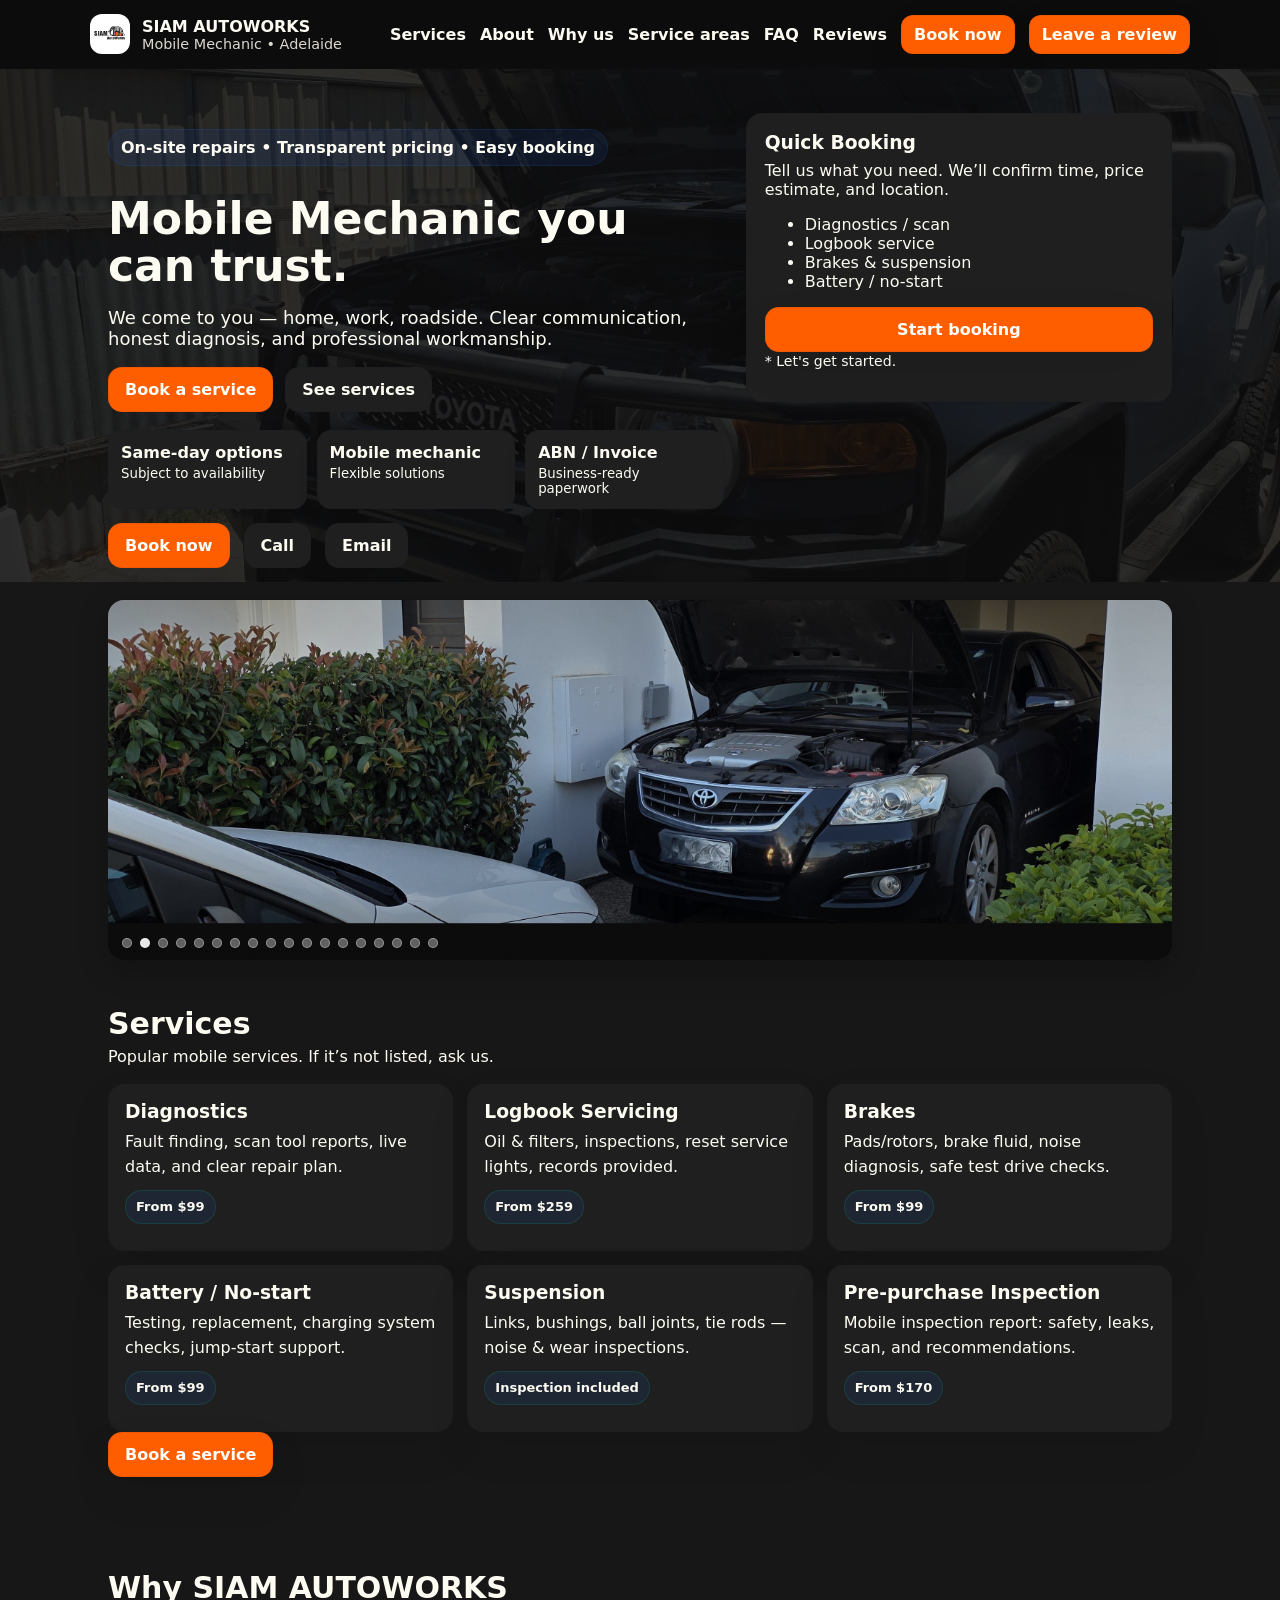
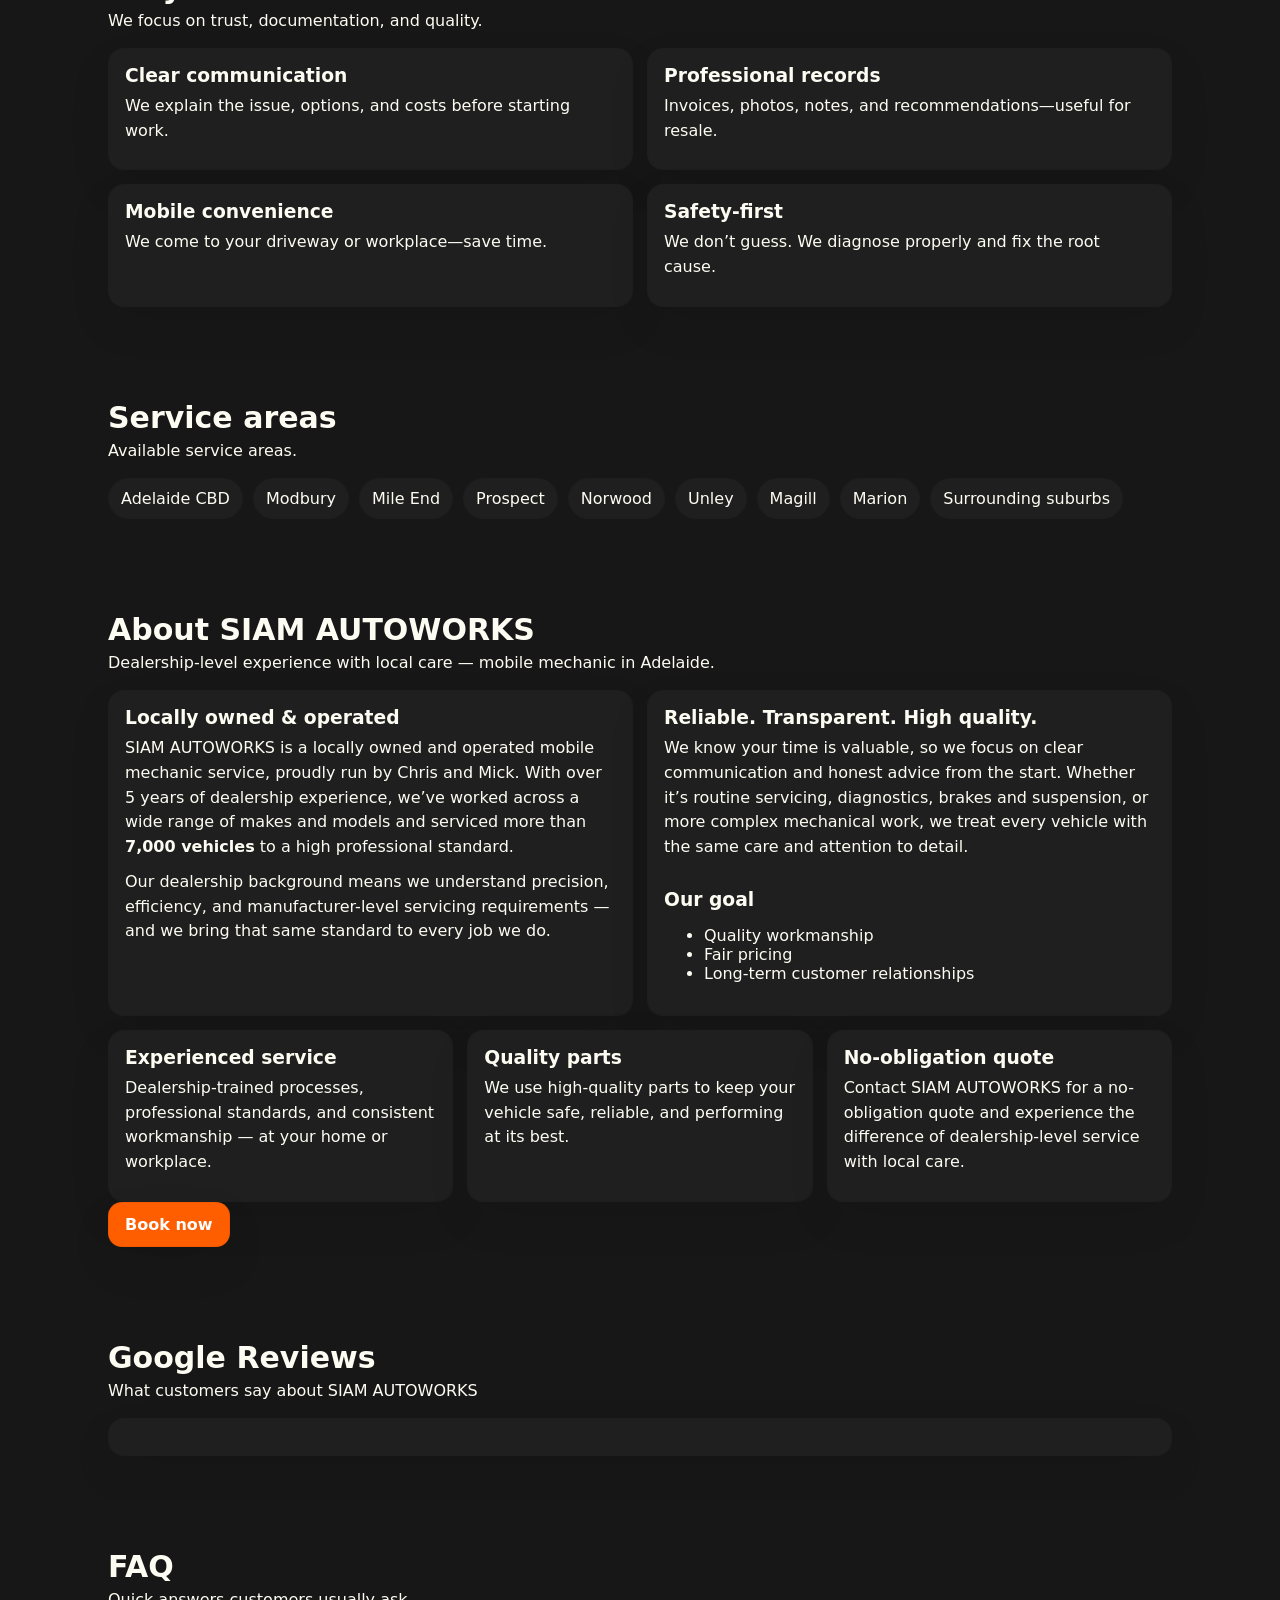
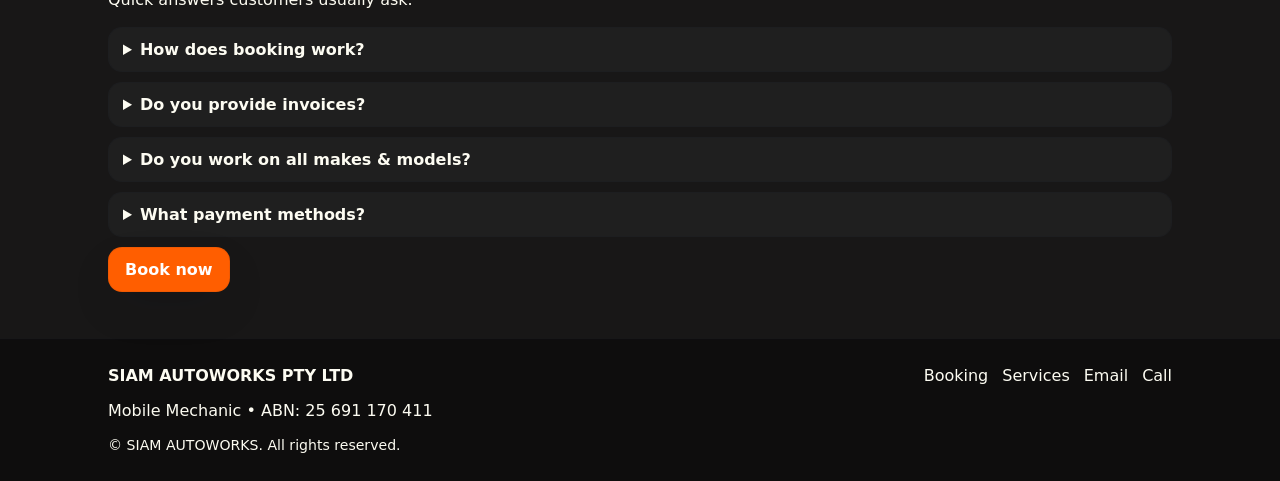
==== index.html @ c6664d80 "Update index.html" ====
<!doctype html>
<html lang="en">
<head>
  <meta charset="utf-8" />
  <meta name="viewport" content="width=device-width, initial-scale=1, viewport-fit=cover" />
  <title>SIAM AUTOWORKS – Mobile Mechanic</title>
  <meta name="description" content="Trusted mobile mechanic. Diagnostics, servicing, brakes, batteries, and on-site repairs. Easy online booking." />
  <link rel="stylesheet" href="assets/css/style.css" />
</head>
<body>
  <header class="site-header">
    <div class="container header-row">
      <a class="brand" href="index.html">
  <img src="assets/img/logo.png" alt="logo" class="logo" />
  <div class="brand-text">
    <div class="brand-name">SIAM AUTOWORKS</div>
    <div class="brand-sub">Mobile Mechanic • Adelaide</div>
  </div>
</a>

      <nav class="nav">
        <a href="#services">Services</a>
        <a href="#about">About</a>
        <a href="#why">Why us</a>
        <a href="#areas">Service areas</a>
        <a href="#faq">FAQ</a>
        <a href="#reviews">Reviews</a>
        <a class="btn btn-small" href="booking.html">Book now</a>
        <a class="btn btn-small" href="https://g.page/r/CWP5vZlV4X3UEAE/review">Leave a review</a>
      </nav>
      <button class="nav-toggle" id="navToggle" aria-label="Open menu" aria-expanded="false" aria-controls="mobileNav">☰</button>
    </div>

    <div class="mobile-nav" id="mobileNav">
      <a href="#services">Services</a>
      <a href="#about">About</a>
      <a href="#why">Why us</a>
      <a href="#areas">Service areas</a>
      <a href="#faq">FAQ</a>
      <a href="#reviews">Reviews</a>
      <a class="btn" href="booking.html">Book now</a>
    </div>
  </header>

  <main>
    <section class="hero">
      <div class="container hero-grid">
        <div>
          <p class="pill">On-site repairs • Transparent pricing • Easy booking</p>
          <h1>Mobile Mechanic you can trust.</h1>
          <p class="lead">
            We come to you — home, work, roadside. Clear communication, honest diagnosis,
            and professional workmanship.
          </p>

          <div class="cta-row">
            <a class="btn" href="booking.html">Book a service</a>
            <a class="btn btn-ghost" href="#services">See services</a>
          </div>

          <div class="trust-row">
            <div class="trust-card">
              <strong>Same-day options</strong>
              <small>Subject to availability</small>
            </div>
            <div class="trust-card">
              <strong>Mobile mechanic</strong>
              <small>Flexible solutions</small>
            </div>
            <div class="trust-card">
              <strong>ABN / Invoice</strong>
              <small>Business-ready paperwork</small>
            </div>
          </div>

          <div class="contact-strip">
  <a class="btn" href="booking.html">Book now</a>
  <a class="btn btn-ghost" href="tel:0422863397">Call</a>
  <a class="btn btn-ghost" href="mailto:siamautoworks@gmail.com">Email</a>
</div>
        </div>

        <div class="hero-card">
          <h3>Quick Booking</h3>
          <p>Tell us what you need. We’ll confirm time, price estimate, and location.</p>

          <ul class="checklist">
            <li>Diagnostics / scan</li>
            <li>Logbook service</li>
            <li>Brakes & suspension</li>
            <li>Battery / no-start</li>
          </ul>

          <a class="btn btn-block" href="booking.html">Start booking</a>

          <p class="tiny muted">
            * Let's get started.
          </p>
        </div>
      </div>
    </section>
<!-- Services slider (above Services section) -->
<section class="services-slider" aria-label="Service photos">
  <div class="container">
    <div class="slider" id="servicesSlider">
      <img class="slide active" src="assets/img/slide1.jpg" alt="Mobile mechanic service photo 1" loading="lazy">
      <img class="slide" src="assets/img/slide2.jpg" alt="Mobile mechanic service photo 2" loading="lazy">
      <img class="slide" src="assets/img/slide3.jpg" alt="Mobile mechanic service photo 3" loading="lazy">
      <img class="slide" src="assets/img/slide4.jpg" alt="Mobile mechanic service photo 4" loading="lazy">
      <img class="slide" src="assets/img/slide5.jpg" alt="Mobile mechanic service photo 5" loading="lazy">
      <img class="slide" src="assets/img/slide6.jpg" alt="Mobile mechanic service photo 6" loading="lazy">
      <img class="slide" src="assets/img/slide7.jpg" alt="Mobile mechanic service photo 7" loading="lazy">
      <img class="slide" src="assets/img/slide8.jpg" alt="Mobile mechanic service photo 8" loading="lazy">
      <img class="slide" src="assets/img/slide9.jpg" alt="Mobile mechanic service photo 9" loading="lazy">
      <img class="slide" src="assets/img/slide10.jpg" alt="Mobile mechanic service photo 10" loading="lazy">
      <img class="slide" src="assets/img/slide11.jpg" alt="Mobile mechanic service photo 11" loading="lazy">
      <img class="slide" src="assets/img/slide12.jpg" alt="Mobile mechanic service photo 12" loading="lazy">
      <img class="slide" src="assets/img/slide13.jpg" alt="Mobile mechanic service photo 13" loading="lazy">
      <img class="slide" src="assets/img/slide14.jpg" alt="Mobile mechanic service photo 14" loading="lazy">
      <img class="slide" src="assets/img/slide15.jpg" alt="Mobile mechanic service photo 15" loading="lazy">
      <img class="slide" src="assets/img/slide16.jpg" alt="Mobile mechanic service photo 16" loading="lazy">
      <img class="slide" src="assets/img/slide17.jpg" alt="Mobile mechanic service photo 17" loading="lazy">
      <img class="slide" src="assets/img/slide18.jpg" alt="Mobile mechanic service photo 18" loading="lazy">

      <!-- optional dots -->
      <div class="dots" aria-hidden="true"></div>
    </div>
  </div>
</section>


    <section id="services" class="section">
      <div class="container">
        <div class="section-head">
          <h2>Services</h2>
          <p class="muted">Popular mobile services. If it’s not listed, ask us.</p>
        </div>

        <div class="grid-3">
          <article class="card">
            <h3>Diagnostics</h3>
            <p>Fault finding, scan tool reports, live data, and clear repair plan.</p>
            <p class="tag">From $99</p>
          </article>
          <article class="card">
            <h3>Logbook Servicing</h3>
            <p>Oil & filters, inspections, reset service lights, records provided.</p>
            <p class="tag">From $259</p>
          </article>
          <article class="card">
            <h3>Brakes</h3>
            <p>Pads/rotors, brake fluid, noise diagnosis, safe test drive checks.</p>
            <p class="tag">From $99</p>
          </article>
          <article class="card">
            <h3>Battery / No-start</h3>
            <p>Testing, replacement, charging system checks, jump-start support.</p>
            <p class="tag">From $99</p>
          </article>
          <article class="card">
            <h3>Suspension</h3>
            <p>Links, bushings, ball joints, tie rods — noise & wear inspections.</p>
            <p class="tag">Inspection included</p>
          </article>
          <article class="card">
            <h3>Pre-purchase Inspection</h3>
            <p>Mobile inspection report: safety, leaks, scan, and recommendations.</p>
            <p class="tag">From $170</p>
          </article>
        </div>

        <div class="center mt-24">
          <a class="btn" href="booking.html">Book a service</a>
        </div>
      </div>
    </section>

    <section id="why" class="section section-alt">
      <div class="container">
        <div class="section-head">
          <h2>Why SIAM AUTOWORKS</h2>
          <p class="muted">We focus on trust, documentation, and quality.</p>
        </div>

        <div class="grid-2">
          <div class="card">
            <h3>Clear communication</h3>
            <p>We explain the issue, options, and costs before starting work.</p>
          </div>
          <div class="card">
            <h3>Professional records</h3>
            <p>Invoices, photos, notes, and recommendations—useful for resale.</p>
          </div>
          <div class="card">
            <h3>Mobile convenience</h3>
            <p>We come to your driveway or workplace—save time.</p>
          </div>
          <div class="card">
            <h3>Safety-first</h3>
            <p>We don’t guess. We diagnose properly and fix the root cause.</p>
          </div>
        </div>
      </div>
    </section>

    <section id="areas" class="section">
      <div class="container">
        <div class="section-head">
          <h2>Service areas</h2>
          <p class="muted">Available service areas.</p>
        </div>

        <div class="pill-grid">
          <span class="pill2">Adelaide CBD</span>
          <span class="pill2">Modbury</span>
          <span class="pill2">Mile End</span>
          <span class="pill2">Prospect</span>
          <span class="pill2">Norwood</span>
          <span class="pill2">Unley</span>
          <span class="pill2">Magill</span>
          <span class="pill2">Marion</span>
          <span class="pill2">Surrounding suburbs</span>
        </div>
      </div>
    </section>
<section id="about" class="section section-alt">
  <div class="container">
    <div class="section-head">
      <h2>About SIAM AUTOWORKS</h2>
      <p class="muted">Dealership-level experience with local care — mobile mechanic in Adelaide.</p>
    </div>

    <div class="grid-2">
      <div class="card">
        <h3>Locally owned & operated</h3>
        <p class="muted">
          SIAM AUTOWORKS is a locally owned and operated mobile mechanic service, proudly run by Chris and Mick.
          With over 5 years of dealership experience, we’ve worked across a wide range of makes and models and
          serviced more than <strong>7,000 vehicles</strong> to a high professional standard.
        </p>
        <p class="muted">
          Our dealership background means we understand precision, efficiency, and manufacturer-level servicing requirements —
          and we bring that same standard to every job we do.
        </p>
      </div>

      <div class="card">
        <h3>Reliable. Transparent. High quality.</h3>
        <p class="muted">
          We know your time is valuable, so we focus on clear communication and honest advice from the start.
          Whether it’s routine servicing, diagnostics, brakes and suspension, or more complex mechanical work,
          we treat every vehicle with the same care and attention to detail.
        </p>

        <div class="divider"></div>

        <h3 style="margin:0 0 8px;">Our goal</h3>
        <ul class="checklist">
          <li>Quality workmanship</li>
          <li>Fair pricing</li>
          <li>Long-term customer relationships</li>
        </ul>
      </div>
    </div>

    <div class="grid-3" style="margin-top:14px;">
      <div class="card">
        <h3>Experienced service</h3>
        <p class="muted">
          Dealership-trained processes, professional standards, and consistent workmanship — at your home or workplace.
        </p>
      </div>

      <div class="card">
        <h3>Quality parts</h3>
        <p class="muted">
          We use high-quality parts to keep your vehicle safe, reliable, and performing at its best.
        </p>
      </div>

      <div class="card">
        <h3>No-obligation quote</h3>
        <p class="muted">
          Contact SIAM AUTOWORKS for a no-obligation quote and experience the difference of dealership-level service with local care.
        </p>
      </div>
    </div>

    <div class="center mt-24">
      <a class="btn" href="booking.html">Book now</a>
    </div>
  </div>
</section>
<section id="reviews" class="section">
  <div class="container">
    <div class="section-head">
      <h2>Google Reviews</h2>
      <p class="muted">What customers say about SIAM AUTOWORKS</p>
    </div>

    <div class="card" style="padding:18px">
      <div class="elfsight-app-392b20b3-35e3-48c3-9e7b-78ea87228147" data-elfsight-app-lazy></div>
    </div>
  </div>
</section>
    <section id="faq" class="section section-alt">
      <div class="container">
        <div class="section-head">
          <h2>FAQ</h2>
          <p class="muted">Quick answers customers usually ask.</p>
        </div>

        <div class="faq">
          <details>
            <summary>How does booking work?</summary>
            <p>Use the booking form. We confirm the time, location, and estimate by SMS/email.</p>
          </details>
          <details>
            <summary>Do you provide invoices?</summary>
            <p>Yes. You’ll receive an invoice/receipt and any notes or recommendations.</p>
          </details>
          <details>
            <summary>Do you work on all makes & models?</summary>
            <p>Most common passenger vehicles. If unsure, send your rego/VIN and we’ll confirm.</p>
          </details>
          <details>
            <summary>What payment methods?</summary>
            <p>We accept: Visa, MasterCard, Eftpos, AMEX, JCB, Union Pay, Bank transfer, Cash</p>
          </details>
        </div>

        <div class="center mt-24">
          <a class="btn" href="booking.html">Book now</a>
        </div>
      </div>
    </section>
  </main>

  <footer class="footer">
    <div class="container footer-grid">
      <div>
        <strong>SIAM AUTOWORKS PTY LTD</strong>
        <p class="muted">Mobile Mechanic • ABN: 25 691 170 411</p>
      </div>
      <div class="footer-links">
        <a href="booking.html">Booking</a>
        <a href="#services">Services</a>
        <a href="mailto:siamautoworks@gmail.com">Email</a>
        <a href="tel:0422863397">Call</a>
      </div>
    </div>
    <div class="container tiny muted">© <span id="year"></span> SIAM AUTOWORKS. All rights reserved.</div>
  </footer>
<!-- Elfsight Google Reviews -->
<script src="https://elfsightcdn.com/platform.js" async></script>

<script src="assets/js/main.js"></script>
  <script src="assets/js/main.js"></script>
</body>
</html>
---- assets/css/style.css ----
/* =========================================================
   SIAM AUTOWORKS — BRIGHT WHITE THEME (clean + premium)
   ---------------------------------------------------------
   วิธีปรับสีเอง (ไม่งง):
   1) ไปที่ SECTION A: COLOR TOKENS
   2) อยากเปลี่ยนสีส่วนไหน ให้แก้ "ตัวแปร" นั้นตัวเดียว
   3) ทั้งเว็บจะเปลี่ยนตามทันที

   โครงสร้างไฟล์:
   A) COLOR TOKENS  = ตั้งค่าสีหลักทั้งหมด (จุดเดียวจบ)
   B) BASE          = พื้นฐานของเว็บ (พื้นหลัง/ฟอนต์)
   C) HEADER/NAV    = แถบบน
   D) BUTTONS       = ปุ่มทั้งหมด
   E) CARDS/SECTIONS= การ์ด/เซ็คชั่น
   F) FORMS         = ช่องกรอก (booking)
   G) MODAL         = popup
   H) RESPONSIVE    = มือถือ
   ========================================================= */


/* =========================
   SECTION A: COLOR TOKENS
   (แก้สีตรงนี้)
   ========================= */
:root{
  /* (A1) พื้นหลังทั้งหน้า (White tone) */
  --pageBg: #181717;          /* สีพื้นหลังหลัก */
  --pageBgSoft:#181717;       /* เฉดขาวอ่อนมาก ๆ (ไว้ทำ section-alt) */

  /* (A2) พื้นผิวการ์ด/กล่อง */
  --surface:#1f1f1f;          /* สีการ์ด */
  --surfaceEdge:#1f1f1f;      /* ขอบ/เงาอ่อน ๆ ให้ดูนุ่ม */

  /* (A3) ตัวหนังสือ */
  --text:#fdfcf2;             /* ตัวหนังสือหลัก */
  --muted:#fdfcf2;            /* ตัวหนังสือรอง */

  /* (A4) เส้นขอบ/เงา */
  --border: rgba(15,23,42,.10);     /* เส้นขอบบาง ๆ */
  --shadow: 0 18px 44px rgba(2,6,23,.08); /* เงานุ่มแบบ premium */

  /* (A5) สีแบรนด์ (ปุ่มหลัก/ไฮไลท์) */
  --brand:#ff5e00;            /* สีน้ำเงินหลัก */
  --brandHover:#1d4ed8;       /* hover ของปุ่มหลัก */
  --brandSoft: rgba(37,99,235,.10); /* พื้นหลังอ่อนสำหรับ pill */

  /* (A6) สีสถานะ */
  --ok:#10b981;
  --okSoft: rgba(37,99,235,.10);

  --warn:#f59e0b;
  --warnSoft: rgba(245,158,11,.12);

  /* (A7) ความโค้งมน */
  --radius:16px;
}


/* =========================
   SECTION B: BASE
   สีของ: พื้นหลังเว็บ/ฟอนต์
   ========================= */
*{box-sizing:border-box}
html,body{
  margin:0;padding:0;
  font-family:system-ui,-apple-system,Segoe UI,Roboto,Ubuntu,Arial,sans-serif;
  background: var(--pageBg);
  color: var(--text);
}
a{color:inherit;text-decoration:none}
.container{max-width:1100px;margin:0 auto;padding:0 18px}


/* =========================
   SECTION C: HEADER / NAV
   สีของ: แถบบน/เมนู
   ========================= */
.site-header{
  position:sticky;top:0;z-index:50;
  background: rgba(14, 13, 13, 0.92);     /* สีแถบบน (ขาวใส) */
  border-bottom: 1px solid var(--border);
  backdrop-filter: blur(10px);
}
.header-row{display:flex;align-items:center;justify-content:space-between;gap:14px;padding:14px 0}

/* โลโก้ / ชื่อ */
.brand{display:flex;align-items:center;gap:12px}
.brand-mark{
  width:40px;height:40px;border-radius:12px;
  display:grid;place-items:center;
  background: var(--brand);              /* สี badge/โลโก้ตัวอักษร */
  color:#fff;font-weight:900;
  box-shadow: var(--shadow);
}
.brand-text strong{display:block;letter-spacing:.3px}
.brand-text small{display:block;color:var(--muted);margin-top:2px}

.logo{width:40px;height:40px;object-fit:contain;border-radius:12px}
.brand-name{font-weight:900}
.brand-sub{opacity:.85;color:var(--muted);font-size:.9rem}

/* เมนู */
.nav{display:flex;align-items:center;gap:14px}
.nav a{color:var(--muted);font-weight:650}
.nav a:hover{color:var(--text)}

/* ปุ่มเปิดเมนูบนมือถือ */
.nav-toggle{
  display:none;
  border:1px solid var(--border);
  background: #1f1f1f;
  color:var(--text);
  padding:8px 10px;border-radius:12px;
}

/* เมนูมือถือ */
.mobile-nav{
  display:none;
  flex-direction:column;
  gap:10px;padding:12px 0;
  border-top:1px solid var(--border);
}
.mobile-nav a{color:var(--muted)}
.mobile-nav a:hover{color:var(--text)}


/* =========================
   SECTION D: BUTTONS
   สีของ: ปุ่มทุกตัว
   ========================= */
.btn{
  display:inline-flex;align-items:center;justify-content:center;
  padding:12px 16px;border-radius:14px;
  background: var(--brand);              /* สีปุ่มหลัก */
  border: 1px solid rgba(15,23,42,.06);
  color:#fff;font-weight:900;
  box-shadow: var(--shadow);
  cursor:pointer;
}
.btn:hover{background: var(--brandHover)}
.btn-small{padding:9px 12px;border-radius:12px;font-weight:850}
.btn-block{width:100%}

/* ปุ่มรอง/โปร่ง (เช่นเมนู Services/Why) */
.btn-ghost{
  background: #1f1f1f;                   /* ขาวล้วน */
  color: var(--text);
  border: 1px solid var(--border);
  box-shadow: none;
}
.btn-ghost:hover{
  background: var(--pageBgSoft);         /* ขาวอ่อน */
}

/* บางหน้าจะเรียกปุ่มหลักว่า btn-primary */
.btn-primary{background:var(--brand);color:#fff}
.btn-primary:hover{background:var(--brandHover)}


/* =========================
   SECTION E: HERO / SECTIONS / CARDS
   สีของ: การ์ด, เซ็คชั่น
   ========================= */
.hero{padding:44px 0 14px}
.hero-grid{display:grid;grid-template-columns: 1.3fr .9fr;gap:22px;align-items:start}

/* pill ใน hero */
.pill{
  display:inline-flex;gap:10px;align-items:center;
  padding:8px 12px;border-radius:999px;
  background: var(--brandSoft);
  border:1px solid rgba(37,99,235,.14);
  color: var(--text);
  font-weight:750;
}

h1{font-size:44px;line-height:1.06;margin:14px 0 12px}
.lead{font-size:18px;color:var(--muted);max-width:62ch}
.cta-row{display:flex;gap:12px;flex-wrap:wrap;margin:16px 0 18px}

/* trust cards */
.trust-row{display:grid;grid-template-columns:repeat(3,1fr);gap:10px;margin-top:12px}
.trust-card{
  padding:12px;border-radius:14px;
  background:#1f1f1f;
  border:1px solid var(--border);
  box-shadow: 0 10px 26px rgba(2,6,23,.06);
}
.trust-card small{display:block;color:var(--muted);margin-top:4px}

.contact-strip{display:flex;gap:14px;flex-wrap:wrap;margin-top:14px;color:var(--muted)}
.contact-strip a:hover{color:var(--text)}

.section{padding:46px 0}

/* section-alt = พื้นหลังขาวอ่อนมาก ๆ */
.section-alt{
  background: var(--pageBgSoft);
  border-top:1px solid rgba(15,23,42,.06);
  border-bottom:1px solid rgba(15,23,42,.06);
}
.section-head{margin-bottom:18px}
.section-head h2{margin:0 0 6px;font-size:30px}
.section-head p{margin:0;color:var(--muted)}

.grid-3{display:grid;grid-template-columns:repeat(3,1fr);gap:14px}
.grid-2{display:grid;grid-template-columns:repeat(2,1fr);gap:14px}

/* card หลัก */
.card{
  padding:16px;
  border-radius: var(--radius);
  background: var(--surface);
  border:1px solid var(--border);
  box-shadow: var(--shadow);
}
.card h3{margin:0 0 8px}
.card p{margin:0 0 10px;color:var(--muted);line-height:1.55}

/* hero card ขวา */
.hero-card{
  padding:18px;border-radius: var(--radius);
  background: #1f1f1f;
  border:1px solid var(--border);
  box-shadow: var(--shadow);
}
.hero-card h3{margin:0 0 8px}
.hero-card p{color:var(--muted);margin:0 0 12px}

/* tag สีเขียวอ่อน */
.tag{
  display:inline-flex;padding:6px 10px;border-radius:999px;
  background: var(--okSoft);
  border:1px solid rgba(16,185,129,.18);
  color:#064e3b;font-weight:800;font-size:13px;
}

.pill-grid{display:flex;flex-wrap:wrap;gap:10px}
.pill2{
  padding:10px 12px;border-radius:999px;
  background: #1f1f1f;
  border:1px solid rgba(15,23,42,.08);
  color:var(--muted);
}


/* =========================
   SECTION F: FAQ
   ========================= */
.faq details{
  background:#1f1f1f;
  border:1px solid var(--border);
  border-radius:14px;
  padding:12px 14px;
  margin-bottom:10px;
}
.faq summary{cursor:pointer;font-weight:850}
.faq p{margin:10px 0 0;color:var(--muted)}


/* =========================
   SECTION G: FOOTER
   ========================= */
.footer{
  padding:26px 0;
  border-top:1px solid rgba(15,23,42,.08);
  background: rgba(14, 13, 13, 0.92);
}
.footer-grid{display:flex;align-items:flex-start;justify-content:space-between;gap:14px;flex-wrap:wrap}
.footer-links{display:flex;gap:14px;flex-wrap:wrap;color:var(--muted)}
.footer-links a:hover{color:var(--text)}


/* =========================
   SECTION H: FORMS (Booking)
   สีของ: input/select/textarea
   ========================= */
label{font-weight:850}
input,select,textarea{
  width:100%;
  padding:12px 12px;border-radius:14px;
  border:1px solid rgba(15,23,42,.14);
  background:#ffffff;                    /* ขาวล้วน */
  color:var(--text);
  outline:none;
  box-shadow: 0 1px 0 rgba(2,6,23,.03) inset;
}
input::placeholder,textarea::placeholder{color: rgba(85,101,126,.70)}
input:focus,select:focus,textarea:focus{
  border-color: rgba(37,99,235,.40);
  box-shadow: 0 0 0 4px rgba(37,99,235,.10);
}

select{color-scheme:light}
select option{background:#fff;color:var(--text)}

.inline{display:flex;gap:10px;align-items:center}
.inline input{flex:1}
.muted{color:var(--muted)}
.tiny{font-size:.88rem;line-height:1.35;color:var(--muted)}
.row{display:flex;gap:10px;flex-wrap:wrap}
.divider{height:1px;background: rgba(15,23,42,.10);margin:14px 0}

/* กล่องเตือน/สำเร็จใน booking */
.warning{
  border-color: rgba(245,158,11,.28) !important;
  background: var(--warnSoft) !important;
}
.success{
  border-color: rgba(16,185,129,.22) !important;
  background: var(--okSoft) !important;
}


/* =========================
   SECTION I: MODAL (Popup)
   ========================= */
.modal{position:fixed;inset:0;display:none;z-index:9999}
.modal.show{display:block}
.modal-backdrop{
  position:absolute;inset:0;
  background: rgba(2,6,23,.28);   /* ฉากหลังเข้มเบา ๆ */
  backdrop-filter: blur(2px);
}
.modal-card{
  position:relative;
  max-width:520px;
  margin:12vh auto 0;
  padding:18px;
  border-radius:16px;
  background:#ffffff;
  border:1px solid var(--border);
  box-shadow: 0 26px 90px rgba(2,6,23,.20);
}


/* =========================
   SECTION J: RESPONSIVE
   ========================= */
@media (max-width: 860px){
  .hero-grid{grid-template-columns:1fr}
  .grid-3{grid-template-columns:1fr}
  .grid-2{grid-template-columns:1fr}
  .nav{display:none}
  .nav-toggle{display:inline-flex}
}
/* =========================================================
   FORCE OVERRIDE: booking.html inline <style>
   - ไม่ต้องแก้ booking.html
   - ชนะด้วย !important + scope เฉพาะหน้าที่มี #bookingForm
   ========================================================= */

/* SCOPE: หน้าไหนมี #bookingForm ถือว่าเป็นหน้า booking */
body:has(#bookingForm){
  background: #181717 !important;
  color: #fdfcf2 !important;
}

/* Background + text ของทั้งหน้า booking */
body:has(#bookingForm) html,
body:has(#bookingForm) body{
  background: #181717 !important;
  color: #fdfcf2 !important;
}

/* Card ในหน้า booking */
body:has(#bookingForm) .card{
  background: #1f1f1f !important;
  border: 1px solid #fdfcf2 !important;
  box-shadow: 0 18px 44px rgba(2,6,23,.08) !important;
  border-radius: 16px !important;
}

/* ตัวหนังสือรอง */
body:has(#bookingForm) .muted,
body:has(#bookingForm) .tiny{
  color: #fdfcf2 !important;
  opacity: 1 !important;
}

/* Divider */
body:has(#bookingForm) .divider{
  background: rgba(15,23,42,.10) !important;
}

/* Inputs */
body:has(#bookingForm) input,
body:has(#bookingForm) select,
body:has(#bookingForm) textarea{
  background: #ffffff !important;
  color: #0b1220 !important;
  border: 1px solid rgba(14, 13, 13, 0.92) !important;
  box-shadow: 0 1px 0 rgba(2,6,23,.03) inset !important;
  border-radius: 14px !important;
}
body:has(#bookingForm) input::placeholder,
body:has(#bookingForm) textarea::placeholder{
  color: rgba(85,101,126,.70) !important;
}
body:has(#bookingForm) input:focus,
body:has(#bookingForm) select:focus,
body:has(#bookingForm) textarea:focus{
  border-color: rgba(14, 13, 13, 0.92) !important;
  box-shadow: 0 0 0 4px rgba(37,99,235,.10) !important;
}

/* Dropdown readability */
body:has(#bookingForm) select{ color-scheme: light !important; }
body:has(#bookingForm) select option{
  background: #ffffff !important;
  color: #0b1220 !important;
}

/* Buttons (ทำให้ไม่รุ้ง + โทนขาวสะอาด) */
body:has(#bookingForm) .btn{
  background: #2563eb !important;
  color: #ffffff !important;
  border: 1px solid rgba(15,23,42,.06) !important;
  box-shadow: 0 18px 44px rgba(2,6,23,.08) !important;
}
body:has(#bookingForm) .btn:hover{
  background: #1d4ed8 !important;
  filter: none !important;
}

/* ปุ่มรอง */
body:has(#bookingForm) .btn-ghost{
  background: #ffffff !important;
  color: #0b1220 !important;
  border: 1px solid rgba(15,23,42,.10) !important;
  box-shadow: none !important;
}
body:has(#bookingForm) .btn-ghost:hover{
  background: #fbfcfe !important;
}

/* ปุ่ม primary ในหน้า booking */
body:has(#bookingForm) .btn-primary{
  background: #ff5e00 !important;
  color:#ffffff !important;
  border: 1px solid rgba(15,23,42,.06) !important;
}
body:has(#bookingForm) .btn-primary:hover{
  background:#1d4ed8 !important;
}

/* กล่องเตือน/สำเร็จ */
body:has(#bookingForm) .warning{
  border-color: rgba(245,158,11,.28) !important;
  background: rgba(245,158,11,.12) !important;
}
body:has(#bookingForm) .success{
  border-color: rgba(16,185,129,.22) !important;
  background: rgba(16,185,129,.10) !important;
}

/* Modal */
body:has(#bookingForm) .modal-backdrop{
  background: rgba(2,6,23,.28) !important;
}
body:has(#bookingForm) .modal-card{
  background: #ffffff !important;
  border: 1px solid rgba(15,23,42,.10) !important;
  box-shadow: 0 26px 90px rgba(2,6,23,.20) !important;
}
/* ===== Services Slider ===== */
.services-slider {
  padding: 18px 0 0;
}

.slider {
  position: relative;
  width: 100%;
  height: 260px;
  border-radius: 16px;
  overflow: hidden;
  background: #111;
  box-shadow: 0 8px 30px rgba(0,0,0,.25);
}

@media (min-width: 900px) {
  .slider { height: 360px; }
}

.slider .slide {
  position: absolute;
  inset: 0;
  width: 100%;
  height: 100%;
  object-fit: cover;

  opacity: 0;
  transition: opacity 600ms ease;
  transform: scale(1.02);
}

.slider .slide.active {
  opacity: 1;
}

.slider::after{
  content:"";
  position:absolute;
  inset:0;
  background: linear-gradient(
    to bottom,
    rgba(0,0,0,.25),
    rgba(0,0,0,.05) 45%,
    rgba(0,0,0,.35)
  );
  pointer-events:none;
}

/* Dots */
.slider .dots{
  position:absolute;
  left: 14px;
  bottom: 12px;
  display:flex;
  gap:8px;
  z-index: 2;
}
.slider .dot{
  width:10px;
  height:10px;
  border-radius:999px;
  background: rgba(255,255,255,.35);
  border: 1px solid rgba(255,255,255,.35);
}
.slider .dot.active{
  background: rgba(255,255,255,.9);
}
/* Fix rotated photos from phone (EXIF orientation) */
.services-slider img.slide{
  image-orientation: from-image;
  object-fit: cover;
  width: 100%;
  height: 320px; /* ปรับได้ */
  display:block;
}
/* HERO faint background image (uses slide5.jpg) */
.hero{
  position: relative;
  overflow: hidden;
}

/* ภาพพื้นหลังจางๆ */
.hero::before{
  content: "";
  position: absolute;
  inset: 0;
  background-image: url("../img/slide5.jpg");
  background-size: cover;
  background-position: center;
  background-repeat: no-repeat;

  opacity: 0.21;          /* ปรับความจางตรงนี้ (0.06 - 0.18 กำลังสวย) */
  transform: scale(1.05); /* กันเห็นขอบ */
  z-index: 0;
}

/* ฟิล์มทับนิดนึงเพื่อให้อ่านง่าย (ถ้าอยากเข้ม/อ่อน ปรับ opacity) */
.hero::after{
  content: "";
  position: absolute;
  inset: 0;
  background: rgba(0,0,0,0.35);
  z-index: 0;
}

/* ทำให้ “เนื้อหา” อยู่เหนือพื้นหลัง */
.hero > .container{
  position: relative;
  z-index: 1;
}
/* ===== BOOKING PAGE FORCE (use body.booking) ===== */
body.booking{
  background: #181717;
  color: #fdfcf2;
}

body.booking .card{
  background:#1f1f1f;
  border:1px solid rgba(15,23,42,.10);
  box-shadow: 0 18px 44px rgba(2,6,23,.08);
  border-radius:16px;
}

body.booking input,
body.booking select,
body.booking textarea{
  background:#ffffff;
  color:#0b1220;
  border:1px solid rgba(15,23,42,.14);
  border-radius:14px;
}

body.booking .btn{
  background:#ff5e00;
  color:#fff;
}
body.booking .btn:hover{
  background:#e55400;
}
body.booking .btn-ghost{
  background:#1f1f1f;
  color:#fdfcf2;
  border:1px solid rgba(255,255,255,.12);
}
/* Make mobile/tablet look more like desktop (larger screens) */
@media (min-width: 640px) and (max-width: 860px){
  .hero-grid{grid-template-columns: 1.2fr .8fr}
  .grid-2{grid-template-columns: 1fr 1fr}
  .grid-3{grid-template-columns: repeat(3, 1fr)}
}
/* Mobile menu open state */
.mobile-nav.open{ display:flex; }
/* =========================================
   BOOKING PAGE — MOBILE POLISH (IG browser friendly)
   ใช้กับ <body class="booking">
   วางท้ายไฟล์ style.css
========================================= */

body.booking .container{
  max-width: 980px;
  padding: 18px !important;
}

/* topbar จัดให้ดูเป็นเว็บจริง ไม่โป่ง */
body.booking .topbar{
  display:flex;
  align-items:center;
  justify-content:space-between;
  gap:12px;
  margin-bottom:14px;
}

/* โลโก้ + ชื่อ */
body.booking .brand{
  display:flex;
  gap:10px;
  align-items:center;
  min-width: 0;
}
body.booking .brand .logo{
  width:38px;
  height:38px;
  border-radius:12px;
  object-fit:contain;
}
body.booking .brand > div{
  min-width:0;
}
body.booking .brand > div > div:first-child{
  font-size:14px;
  letter-spacing:.2px;
  line-height:1.1;
}
body.booking .brand .muted{
  font-size:12px;
  opacity:.85;
}

/* ปุ่มเมนูด้านบนให้ดู minimal premium */
body.booking .nav{
  display:flex;
  gap:8px;
  flex-wrap:nowrap;
}
body.booking .nav .btn{
  padding:10px 12px !important;
  border-radius:999px !important;
  font-weight:900;
  box-shadow:none !important;
}
body.booking .nav .btn-ghost{
  background:#1f1f1f !important;
  border:1px solid rgba(255,255,255,.10) !important;
}
body.booking .nav .btn-primary{
  background:#ff5e00 !important;
  border:1px solid rgba(255,255,255,.08) !important;
}

/* การ์ดหลักให้ดูแพงขึ้น */
body.booking .card{
  background:#1f1f1f;
  border:1px solid rgba(255,255,255,.10);
  border-radius:18px;
  box-shadow: 0 18px 46px rgba(0,0,0,.28);
}

/* หัวข้อใหญ่บนมือถือ อย่าให้ใหญ่เกิน */
body.booking h1.section-title{
  font-size:34px;
  line-height:1.05;
  margin: 0 0 8px;
}
body.booking h2.section-title{
  font-size:18px;
  margin: 0 0 10px;
}

/* ช่องกรอกให้ดูสม่ำเสมอ */
body.booking label{
  font-weight:900;
  font-size:14px;
}
body.booking input,
body.booking select,
body.booking textarea{
  border-radius:14px;
  padding:12px 14px;
  border:1px solid rgba(15,23,42,.14);
  background:#fff;
  color:#0b1220;
}

/* ปุ่ม submit ให้เต็มสวยๆ */
body.booking .row{
  gap:10px;
}
body.booking .row .btn{
  border-radius:14px !important;
  padding:13px 14px !important;
  font-weight:900;
}
body.booking .row .btn-primary{
  background:#ff5e00 !important;
}
body.booking .row .btn-ghost{
  background:#1f1f1f !important;
  color:#fdfcf2 !important;
  border:1px solid rgba(255,255,255,.12) !important;
}

/* กั้นเส้นให้เบาลง */
body.booking .divider{
  background: rgba(255,255,255,.08) !important;
}

/* ===== MOBILE LAYOUT: ให้เหมือน desktop มากขึ้น ===== */
@media (max-width: 900px){
  /* ให้ topbar เรียงเป็น 2 แถวสวยๆ ไม่เบียดกัน */
  body.booking .topbar{
    flex-direction:column;
    align-items:flex-start;
  }
  body.booking .nav{
    width:100%;
    gap:10px;
  }
  body.booking .nav .btn{
    flex:1;
    text-align:center;
  }

  /* ลด padding การ์ดนิด ให้โล่งพอดี */
  body.booking .card{
    padding:16px !important;
  }

  /* ตัวหนังสือรอง */
  body.booking .tiny{
    font-size:.9rem;
    line-height:1.45;
  }
}

/* กัน IG browser ซูม/ขอบ safe area แปลกๆ */
@supports (padding: max(0px)) {
  body.booking .container{
    padding-left: max(18px, env(safe-area-inset-left)) !important;
    padding-right: max(18px, env(safe-area-inset-right)) !important;
  }
}
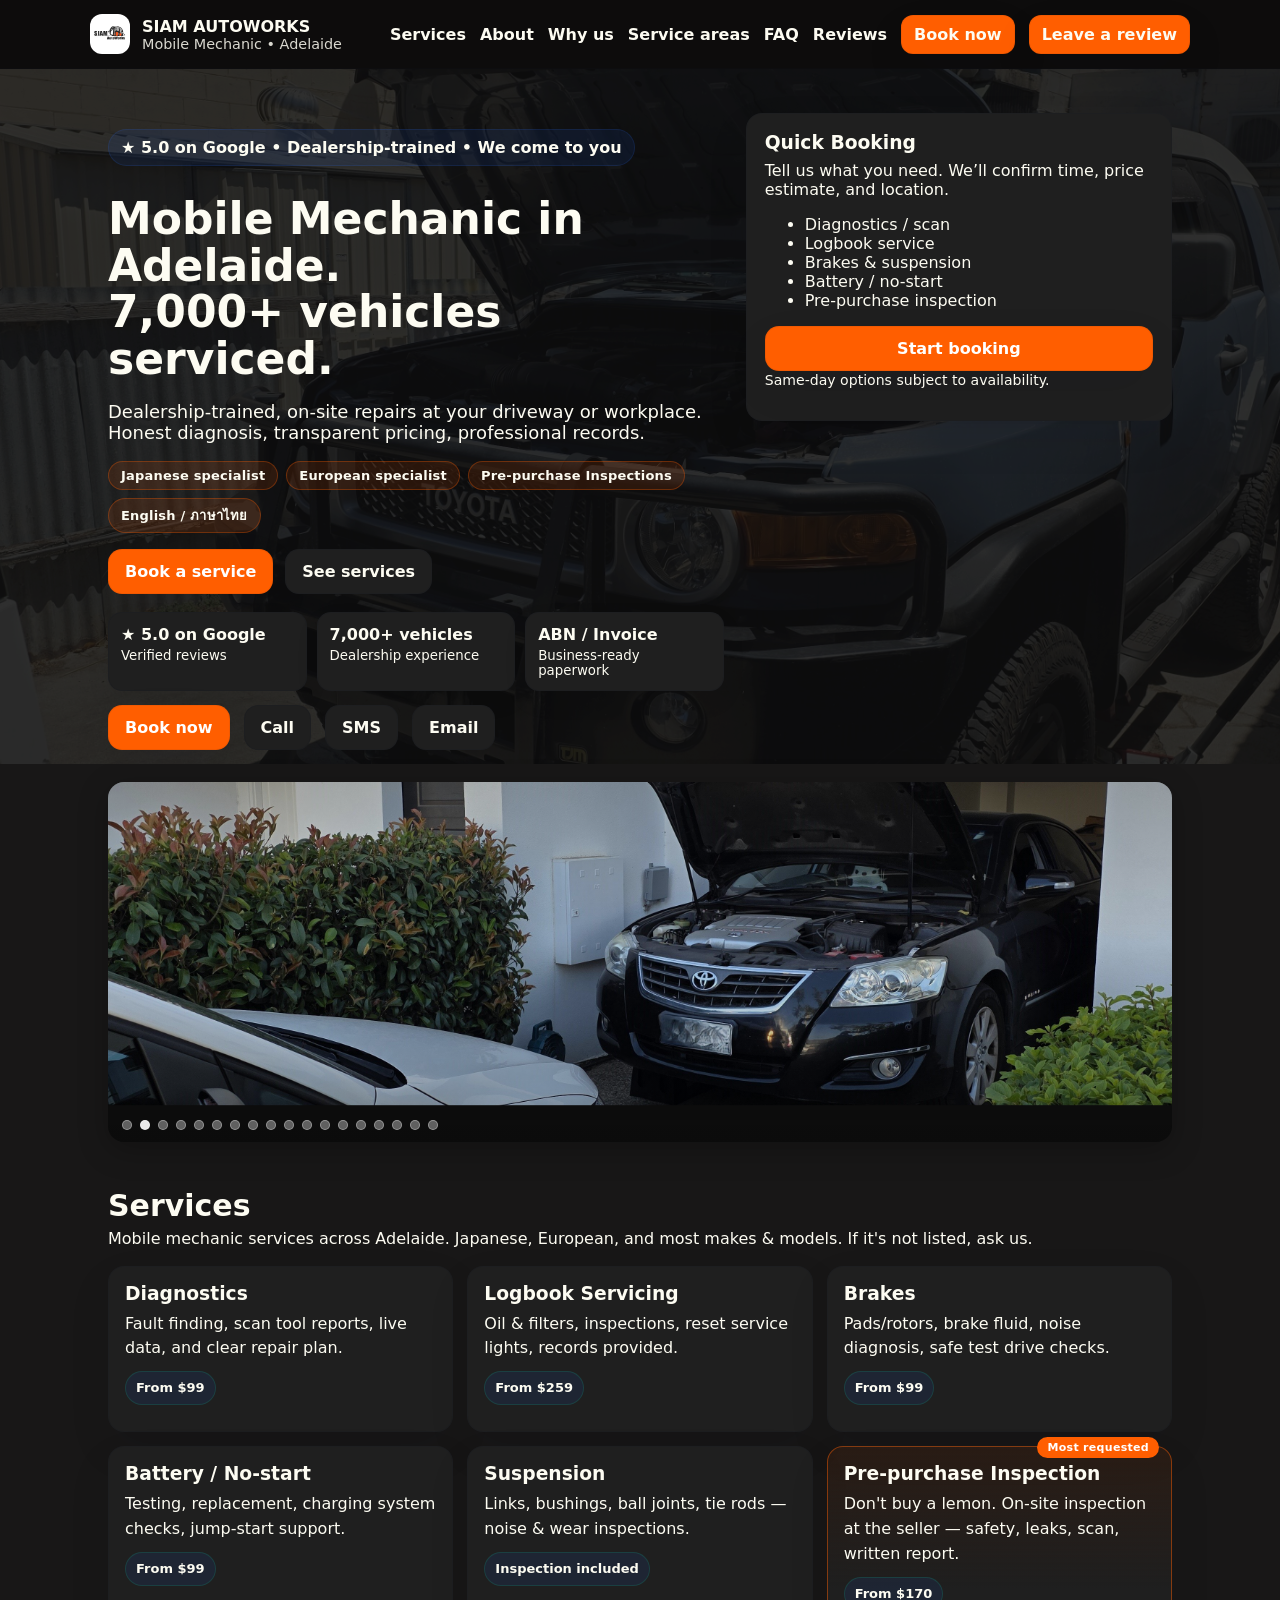
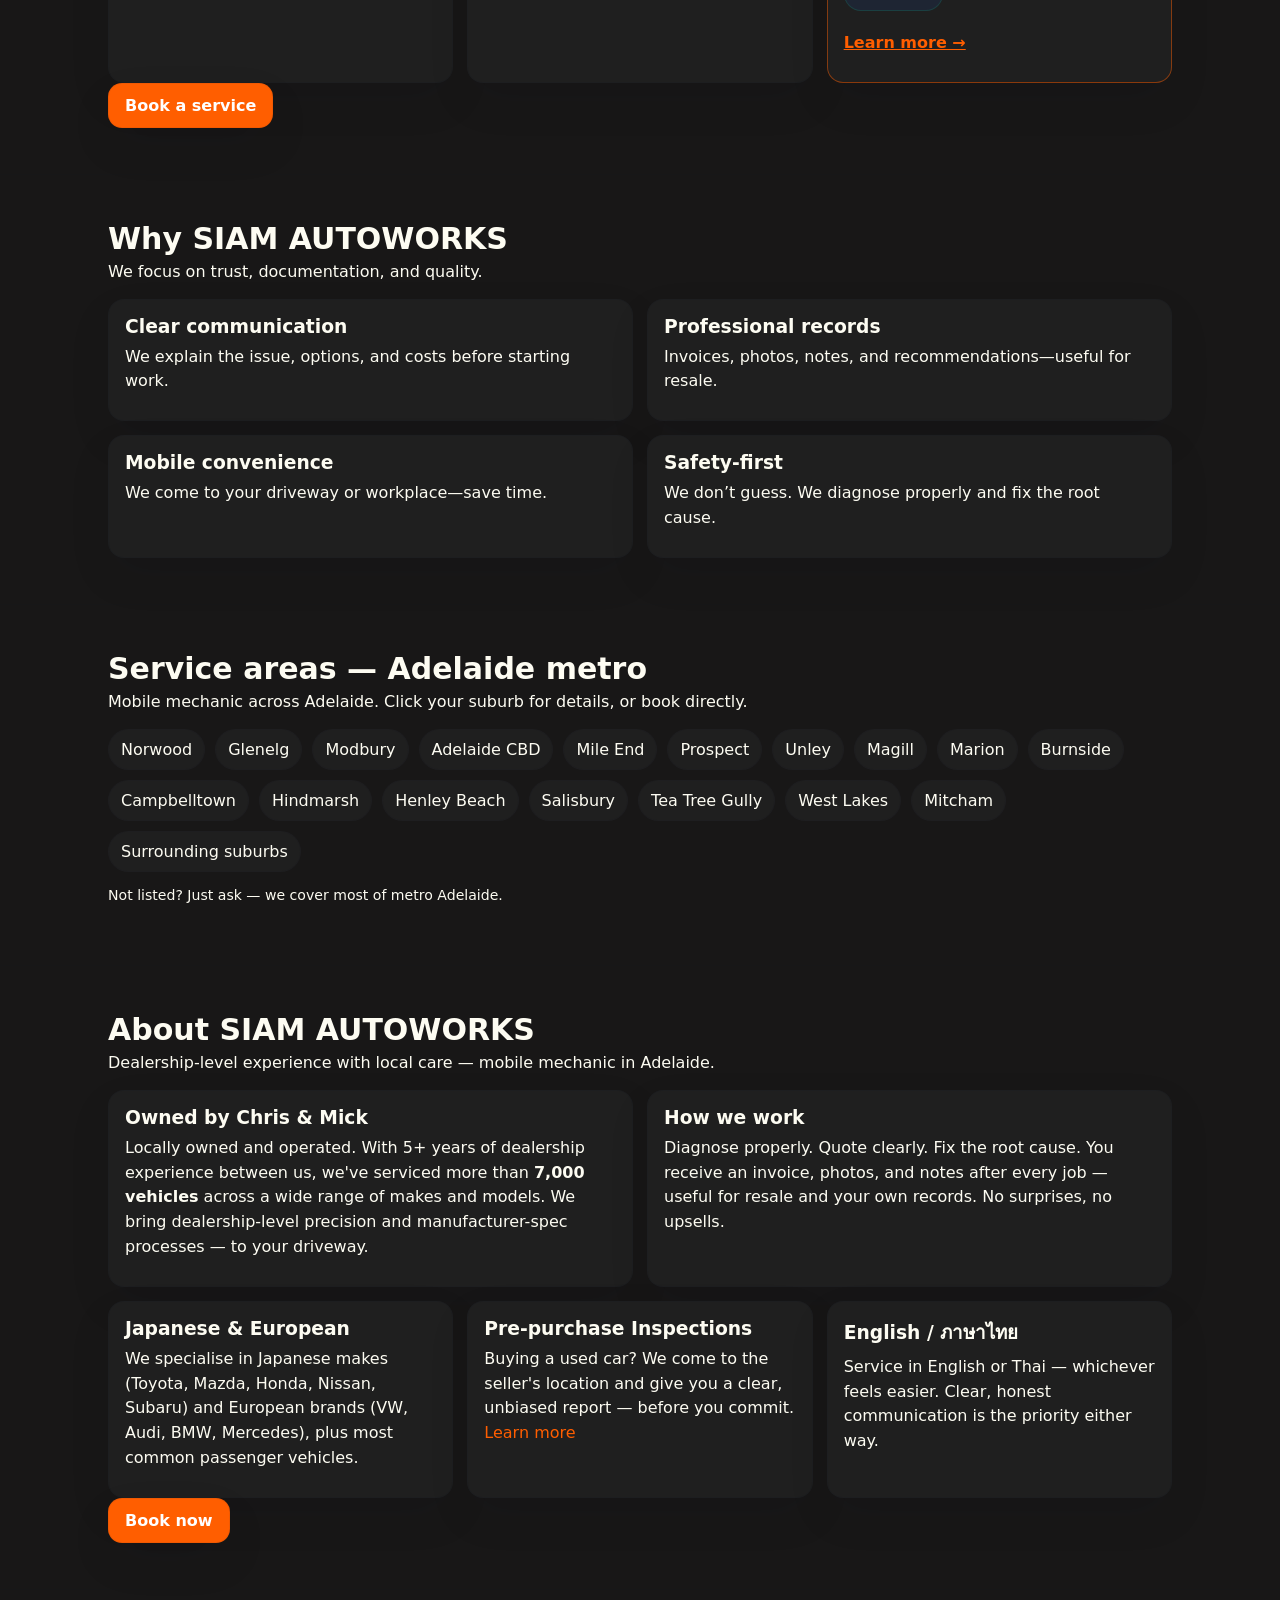
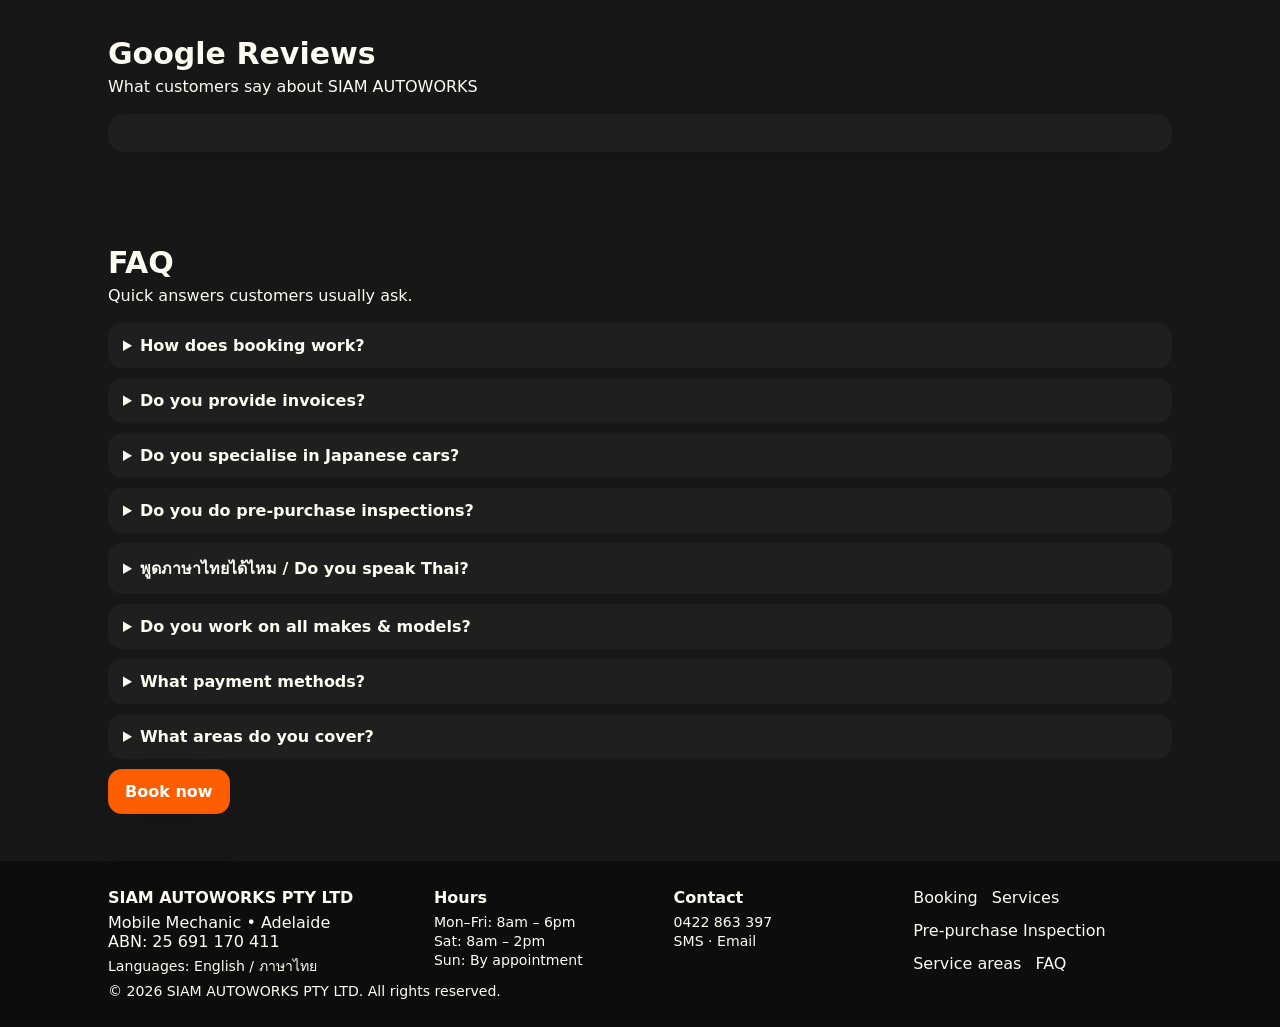
==== commit 47ec99a3: "Add files via upload" ====
--- a/index.html
+++ b/index.html
@@ -3,9 +3,100 @@
 <head>
   <meta charset="utf-8" />
   <meta name="viewport" content="width=device-width, initial-scale=1, viewport-fit=cover" />
-  <title>SIAM AUTOWORKS – Mobile Mechanic</title>
-  <meta name="description" content="Trusted mobile mechanic. Diagnostics, servicing, brakes, batteries, and on-site repairs. Easy online booking." />
+  <title>Mobile Mechanic Adelaide | Dealership-Trained | SIAM AUTOWORKS</title>
+  <meta name="description" content="Dealership-trained mobile mechanic in Adelaide. Japanese & European specialist. 7,000+ vehicles serviced, 5.0★ on Google. Diagnostics, logbook servicing, brakes, pre-purchase inspections — at your home or workplace." />
+  <meta name="keywords" content="mobile mechanic Adelaide, pre-purchase inspection Adelaide, Japanese car mechanic Adelaide, European car mechanic Adelaide, logbook service Adelaide, car diagnostics Adelaide" />
+  <link rel="canonical" href="https://www.siamautoworks.com.au/" />
+
+  <!-- Open Graph / Facebook -->
+  <meta property="og:type" content="website" />
+  <meta property="og:url" content="https://www.siamautoworks.com.au/" />
+  <meta property="og:title" content="Mobile Mechanic Adelaide | SIAM AUTOWORKS" />
+  <meta property="og:description" content="Dealership-trained mobile mechanic. 7,000+ vehicles serviced, 5.0★ on Google. Japanese & European specialist. We come to you." />
+  <meta property="og:image" content="https://www.siamautoworks.com.au/assets/img/slide1.jpg" />
+  <meta property="og:locale" content="en_AU" />
+
+  <!-- Twitter -->
+  <meta name="twitter:card" content="summary_large_image" />
+  <meta name="twitter:title" content="Mobile Mechanic Adelaide | SIAM AUTOWORKS" />
+  <meta name="twitter:description" content="Dealership-trained mobile mechanic. 7,000+ vehicles serviced. We come to you." />
+  <meta name="twitter:image" content="https://www.siamautoworks.com.au/assets/img/slide1.jpg" />
+
   <link rel="stylesheet" href="assets/css/style.css" />
+
+  <!-- Structured data: LocalBusiness / AutoRepair -->
+  <!-- NOTE: Update aggregateRating reviewCount as Google reviews grow -->
+  <script type="application/ld+json">
+  {
+    "@context": "https://schema.org",
+    "@type": "AutoRepair",
+    "name": "SIAM AUTOWORKS",
+    "alternateName": "SIAM AUTOWORKS PTY LTD",
+    "image": "https://www.siamautoworks.com.au/assets/img/logo.png",
+    "logo": "https://www.siamautoworks.com.au/assets/img/logo.png",
+    "url": "https://www.siamautoworks.com.au/",
+    "telephone": "+61422863397",
+    "email": "siamautoworks@gmail.com",
+    "priceRange": "$$",
+    "description": "Dealership-trained mobile mechanic in Adelaide. Japanese and European specialist. Diagnostics, logbook servicing, brakes, pre-purchase inspections at your home or workplace.",
+    "address": {
+      "@type": "PostalAddress",
+      "addressLocality": "Adelaide",
+      "addressRegion": "SA",
+      "addressCountry": "AU"
+    },
+    "geo": {
+      "@type": "GeoCoordinates",
+      "latitude": -34.9285,
+      "longitude": 138.6007
+    },
+    "areaServed": [
+      {"@type": "City", "name": "Adelaide"},
+      {"@type": "Place", "name": "Adelaide CBD"},
+      {"@type": "Place", "name": "Norwood"},
+      {"@type": "Place", "name": "Glenelg"},
+      {"@type": "Place", "name": "Modbury"},
+      {"@type": "Place", "name": "Marion"},
+      {"@type": "Place", "name": "Magill"},
+      {"@type": "Place", "name": "Unley"},
+      {"@type": "Place", "name": "Prospect"},
+      {"@type": "Place", "name": "Mile End"}
+    ],
+    "openingHoursSpecification": [
+      {
+        "@type": "OpeningHoursSpecification",
+        "dayOfWeek": ["Monday", "Tuesday", "Wednesday", "Thursday", "Friday"],
+        "opens": "08:00",
+        "closes": "18:00"
+      },
+      {
+        "@type": "OpeningHoursSpecification",
+        "dayOfWeek": "Saturday",
+        "opens": "08:00",
+        "closes": "14:00"
+      }
+    ],
+    "aggregateRating": {
+      "@type": "AggregateRating",
+      "ratingValue": "5.0",
+      "reviewCount": "13",
+      "bestRating": "5",
+      "worstRating": "1"
+    },
+    "hasOfferCatalog": {
+      "@type": "OfferCatalog",
+      "name": "Mobile Mechanic Services",
+      "itemListElement": [
+        {"@type": "Offer", "itemOffered": {"@type": "Service", "name": "Diagnostics"}, "price": "99", "priceCurrency": "AUD"},
+        {"@type": "Offer", "itemOffered": {"@type": "Service", "name": "Logbook Servicing"}, "price": "259", "priceCurrency": "AUD"},
+        {"@type": "Offer", "itemOffered": {"@type": "Service", "name": "Brakes"}, "price": "99", "priceCurrency": "AUD"},
+        {"@type": "Offer", "itemOffered": {"@type": "Service", "name": "Battery / No-start"}, "price": "99", "priceCurrency": "AUD"},
+        {"@type": "Offer", "itemOffered": {"@type": "Service", "name": "Pre-purchase Inspection"}, "price": "170", "priceCurrency": "AUD"}
+      ]
+    },
+    "knowsLanguage": ["en", "th"]
+  }
+  </script>
 </head>
 <body>
   <header class="site-header">
@@ -39,6 +130,8 @@
       <a href="#faq">FAQ</a>
       <a href="#reviews">Reviews</a>
       <a class="btn" href="booking.html">Book now</a>
+      <a class="btn btn-small" href="https://g.page/r/CWP5vZlV4X3UEAE/review" target="_blank" rel="noopener">
+    Leave a Google Review</a>
     </div>
   </header>
 
@@ -46,11 +139,18 @@
     <section class="hero">
       <div class="container hero-grid">
         <div>
-          <p class="pill">On-site repairs • Transparent pricing • Easy booking</p>
-          <h1>Mobile Mechanic you can trust.</h1>
+          <p class="pill">★ 5.0 on Google • Dealership-trained • We come to you</p>
+          <h1>Mobile Mechanic in Adelaide.<br/>7,000+ vehicles serviced.</h1>
           <p class="lead">
-            We come to you — home, work, roadside. Clear communication, honest diagnosis,
-            and professional workmanship.
+            Dealership-trained, on-site repairs at your driveway or workplace.
+            Honest diagnosis, transparent pricing, professional records.
+          </p>
+
+          <p class="specialty-row">
+            <span class="specialty-pill">Japanese specialist</span>
+            <span class="specialty-pill">European specialist</span>
+            <span class="specialty-pill">Pre-purchase Inspections</span>
+            <span class="specialty-pill">English / ภาษาไทย</span>
           </p>
 
           <div class="cta-row">
@@ -60,12 +160,12 @@
 
           <div class="trust-row">
             <div class="trust-card">
-              <strong>Same-day options</strong>
-              <small>Subject to availability</small>
+              <strong>★ 5.0 on Google</strong>
+              <small>Verified reviews</small>
             </div>
             <div class="trust-card">
-              <strong>Mobile mechanic</strong>
-              <small>Flexible solutions</small>
+              <strong>7,000+ vehicles</strong>
+              <small>Dealership experience</small>
             </div>
             <div class="trust-card">
               <strong>ABN / Invoice</strong>
@@ -76,6 +176,7 @@
           <div class="contact-strip">
   <a class="btn" href="booking.html">Book now</a>
   <a class="btn btn-ghost" href="tel:0422863397">Call</a>
+  <a class="btn btn-ghost" href="sms:0422863397">SMS</a>
   <a class="btn btn-ghost" href="mailto:siamautoworks@gmail.com">Email</a>
 </div>
         </div>
@@ -89,12 +190,13 @@
             <li>Logbook service</li>
             <li>Brakes & suspension</li>
             <li>Battery / no-start</li>
+            <li>Pre-purchase inspection</li>
           </ul>
 
           <a class="btn btn-block" href="booking.html">Start booking</a>
 
           <p class="tiny muted">
-            * Let's get started.
+            Same-day options subject to availability.
           </p>
         </div>
       </div>
@@ -133,7 +235,7 @@
       <div class="container">
         <div class="section-head">
           <h2>Services</h2>
-          <p class="muted">Popular mobile services. If it’s not listed, ask us.</p>
+          <p class="muted">Mobile mechanic services across Adelaide. Japanese, European, and most makes &amp; models. If it's not listed, ask us.</p>
         </div>
 
         <div class="grid-3">
@@ -144,7 +246,7 @@
           </article>
           <article class="card">
             <h3>Logbook Servicing</h3>
-            <p>Oil & filters, inspections, reset service lights, records provided.</p>
+            <p>Oil &amp; filters, inspections, reset service lights, records provided.</p>
             <p class="tag">From $259</p>
           </article>
           <article class="card">
@@ -159,13 +261,14 @@
           </article>
           <article class="card">
             <h3>Suspension</h3>
-            <p>Links, bushings, ball joints, tie rods — noise & wear inspections.</p>
+            <p>Links, bushings, ball joints, tie rods — noise &amp; wear inspections.</p>
             <p class="tag">Inspection included</p>
           </article>
-          <article class="card">
+          <article class="card card-highlight">
             <h3>Pre-purchase Inspection</h3>
-            <p>Mobile inspection report: safety, leaks, scan, and recommendations.</p>
+            <p>Don't buy a lemon. On-site inspection at the seller — safety, leaks, scan, written report.</p>
             <p class="tag">From $170</p>
+            <p style="margin-top:10px"><a href="pre-purchase-inspection.html" style="color:var(--brand);font-weight:850;text-decoration:underline">Learn more →</a></p>
           </article>
         </div>
 
@@ -206,21 +309,31 @@
     <section id="areas" class="section">
       <div class="container">
         <div class="section-head">
-          <h2>Service areas</h2>
-          <p class="muted">Available service areas.</p>
+          <h2>Service areas — Adelaide metro</h2>
+          <p class="muted">Mobile mechanic across Adelaide. Click your suburb for details, or book directly.</p>
         </div>
 
         <div class="pill-grid">
+          <a class="pill2" href="mobile-mechanic-norwood.html">Norwood</a>
+          <a class="pill2" href="mobile-mechanic-glenelg.html">Glenelg</a>
+          <a class="pill2" href="mobile-mechanic-modbury.html">Modbury</a>
           <span class="pill2">Adelaide CBD</span>
-          <span class="pill2">Modbury</span>
           <span class="pill2">Mile End</span>
           <span class="pill2">Prospect</span>
-          <span class="pill2">Norwood</span>
           <span class="pill2">Unley</span>
           <span class="pill2">Magill</span>
           <span class="pill2">Marion</span>
+          <span class="pill2">Burnside</span>
+          <span class="pill2">Campbelltown</span>
+          <span class="pill2">Hindmarsh</span>
+          <span class="pill2">Henley Beach</span>
+          <span class="pill2">Salisbury</span>
+          <span class="pill2">Tea Tree Gully</span>
+          <span class="pill2">West Lakes</span>
+          <span class="pill2">Mitcham</span>
           <span class="pill2">Surrounding suburbs</span>
         </div>
+        <p class="tiny muted" style="margin-top:14px">Not listed? Just ask — we cover most of metro Adelaide.</p>
       </div>
     </section>
 <section id="about" class="section section-alt">
@@ -232,56 +345,43 @@
 
     <div class="grid-2">
       <div class="card">
-        <h3>Locally owned & operated</h3>
+        <h3>Owned by Chris &amp; Mick</h3>
         <p class="muted">
-          SIAM AUTOWORKS is a locally owned and operated mobile mechanic service, proudly run by Chris and Mick.
-          With over 5 years of dealership experience, we’ve worked across a wide range of makes and models and
-          serviced more than <strong>7,000 vehicles</strong> to a high professional standard.
-        </p>
+          Locally owned and operated. With 5+ years of dealership experience between us,
+          we've serviced more than <strong>7,000 vehicles</strong> across a wide range of makes and models.
+          We bring dealership-level precision and manufacturer-spec processes — to your driveway.
+        </p>
+      </div>
+
+      <div class="card">
+        <h3>How we work</h3>
         <p class="muted">
-          Our dealership background means we understand precision, efficiency, and manufacturer-level servicing requirements —
-          and we bring that same standard to every job we do.
-        </p>
-      </div>
-
-      <div class="card">
-        <h3>Reliable. Transparent. High quality.</h3>
-        <p class="muted">
-          We know your time is valuable, so we focus on clear communication and honest advice from the start.
-          Whether it’s routine servicing, diagnostics, brakes and suspension, or more complex mechanical work,
-          we treat every vehicle with the same care and attention to detail.
-        </p>
-
-        <div class="divider"></div>
-
-        <h3 style="margin:0 0 8px;">Our goal</h3>
-        <ul class="checklist">
-          <li>Quality workmanship</li>
-          <li>Fair pricing</li>
-          <li>Long-term customer relationships</li>
-        </ul>
+          Diagnose properly. Quote clearly. Fix the root cause.
+          You receive an invoice, photos, and notes after every job — useful for resale and your own records.
+          No surprises, no upsells.
+        </p>
       </div>
     </div>
 
     <div class="grid-3" style="margin-top:14px;">
       <div class="card">
-        <h3>Experienced service</h3>
+        <h3>Japanese &amp; European</h3>
         <p class="muted">
-          Dealership-trained processes, professional standards, and consistent workmanship — at your home or workplace.
+          We specialise in Japanese makes (Toyota, Mazda, Honda, Nissan, Subaru) and European brands (VW, Audi, BMW, Mercedes), plus most common passenger vehicles.
         </p>
       </div>
 
       <div class="card">
-        <h3>Quality parts</h3>
+        <h3>Pre-purchase Inspections</h3>
         <p class="muted">
-          We use high-quality parts to keep your vehicle safe, reliable, and performing at its best.
+          Buying a used car? We come to the seller's location and give you a clear, unbiased report — before you commit. <a href="pre-purchase-inspection.html" style="color:var(--brand)">Learn more</a>
         </p>
       </div>
 
       <div class="card">
-        <h3>No-obligation quote</h3>
+        <h3>English / ภาษาไทย</h3>
         <p class="muted">
-          Contact SIAM AUTOWORKS for a no-obligation quote and experience the difference of dealership-level service with local care.
+          Service in English or Thai — whichever feels easier. Clear, honest communication is the priority either way.
         </p>
       </div>
     </div>
@@ -313,19 +413,35 @@
         <div class="faq">
           <details>
             <summary>How does booking work?</summary>
-            <p>Use the booking form. We confirm the time, location, and estimate by SMS/email.</p>
+            <p>Use the booking form. We confirm the time, location, and estimate by SMS or email — usually within a few hours.</p>
           </details>
           <details>
             <summary>Do you provide invoices?</summary>
-            <p>Yes. You’ll receive an invoice/receipt and any notes or recommendations.</p>
-          </details>
-          <details>
-            <summary>Do you work on all makes & models?</summary>
-            <p>Most common passenger vehicles. If unsure, send your rego/VIN and we’ll confirm.</p>
+            <p>Yes. You'll receive a tax invoice/receipt with notes, photos, and recommendations — useful for resale and your own records.</p>
+          </details>
+          <details>
+            <summary>Do you specialise in Japanese cars?</summary>
+            <p>Yes. Around 60% of our work is on Japanese vehicles — Toyota, Mazda, Honda, Nissan, Subaru, Mitsubishi. We also handle European brands (VW, Audi, BMW, Mercedes) and most common passenger vehicles.</p>
+          </details>
+          <details>
+            <summary>Do you do pre-purchase inspections?</summary>
+            <p>Yes — that's one of our most-requested services. We come to the seller's location, do a full mechanical and electronic inspection, and give you a clear written report before you buy. <a href="pre-purchase-inspection.html" style="color:var(--brand)">More details here</a>.</p>
+          </details>
+          <details>
+            <summary>พูดภาษาไทยได้ไหม / Do you speak Thai?</summary>
+            <p>Yes — Mick is a native Thai speaker. ติดต่อเป็นภาษาไทยได้สบายๆ พร้อมอธิบายอาการ ราคา และตัวเลือกในการซ่อมให้ชัดเจน</p>
+          </details>
+          <details>
+            <summary>Do you work on all makes &amp; models?</summary>
+            <p>Most common passenger vehicles. Some specialist work (heavy truck, exotic, full transmission rebuilds) we'll point you to a workshop. Send us your rego or VIN and we'll confirm.</p>
           </details>
           <details>
             <summary>What payment methods?</summary>
-            <p>We accept: Visa, MasterCard, Eftpos, AMEX, JCB, Union Pay, Bank transfer, Cash</p>
+            <p>Visa, MasterCard, Eftpos, AMEX, JCB, Union Pay, bank transfer, and cash.</p>
+          </details>
+          <details>
+            <summary>What areas do you cover?</summary>
+            <p>Most of metro Adelaide — CBD, Norwood, Glenelg, Modbury, Marion, Magill, Unley, Prospect, Mile End, Burnside, Henley Beach, Salisbury, Tea Tree Gully, and surrounding suburbs. If you're not sure, just ask.</p>
           </details>
         </div>
 
@@ -340,22 +456,44 @@
     <div class="container footer-grid">
       <div>
         <strong>SIAM AUTOWORKS PTY LTD</strong>
-        <p class="muted">Mobile Mechanic • ABN: 25 691 170 411</p>
+        <p class="muted">Mobile Mechanic • Adelaide<br/>ABN: 25 691 170 411</p>
+        <p class="tiny muted">Languages: English / ภาษาไทย</p>
+      </div>
+      <div>
+        <strong>Hours</strong>
+        <p class="tiny muted">
+          Mon–Fri: 8am – 6pm<br/>
+          Sat: 8am – 2pm<br/>
+          Sun: By appointment
+        </p>
+      </div>
+      <div>
+        <strong>Contact</strong>
+        <p class="tiny muted">
+          <a href="tel:0422863397">0422 863 397</a><br/>
+          <a href="sms:0422863397">SMS</a> &middot;
+          <a href="mailto:siamautoworks@gmail.com">Email</a>
+        </p>
       </div>
       <div class="footer-links">
         <a href="booking.html">Booking</a>
         <a href="#services">Services</a>
-        <a href="mailto:siamautoworks@gmail.com">Email</a>
-        <a href="tel:0422863397">Call</a>
-      </div>
-    </div>
-    <div class="container tiny muted">© <span id="year"></span> SIAM AUTOWORKS. All rights reserved.</div>
+        <a href="pre-purchase-inspection.html">Pre-purchase Inspection</a>
+        <a href="#areas">Service areas</a>
+        <a href="#faq">FAQ</a>
+      </div>
+    </div>
+    <div class="container tiny muted">© <span id="year"></span> SIAM AUTOWORKS PTY LTD. All rights reserved.</div>
   </footer>
 <!-- Elfsight Google Reviews -->
 <script src="https://elfsightcdn.com/platform.js" async></script>
 
 <script src="assets/js/main.js"></script>
-  <script src="assets/js/main.js"></script>
+<script>
+  // Update copyright year
+  var y = document.getElementById("year");
+  if (y) y.textContent = new Date().getFullYear();
+</script>
 </body>
 </html>
 
--- a/assets/css/style.css
+++ b/assets/css/style.css
@@ -774,10 +774,125 @@
     padding-right: max(18px, env(safe-area-inset-right)) !important;
   }
 }
-
-
-
-
-
-
-
+/* mobile menu open state */
+.mobile-nav.open{ display:flex; }
+
+
+
+
+
+
+
+/* =========================================================
+   ADDITIONS — v2 update (specialty pills, highlight card, footer grid)
+   ========================================================= */
+
+/* Specialty pills row in hero */
+.specialty-row{
+  display:flex;flex-wrap:wrap;gap:8px;
+  margin:14px 0 4px;
+  padding:0;
+}
+.specialty-pill{
+  display:inline-flex;align-items:center;
+  padding:6px 12px;border-radius:999px;
+  background: rgba(255,94,0,.12);
+  border: 1px solid rgba(255,94,0,.30);
+  color: var(--text);
+  font-size: 13px;
+  font-weight: 750;
+  letter-spacing: .2px;
+}
+
+/* Highlighted service card (e.g. Pre-purchase Inspection) */
+.card-highlight{
+  border: 1px solid rgba(255,94,0,.45) !important;
+  background: linear-gradient(180deg, rgba(255,94,0,.08), #1f1f1f 60%) !important;
+  position: relative;
+}
+.card-highlight::before{
+  content: "Most requested";
+  position: absolute; top: -10px; right: 12px;
+  background: var(--brand);
+  color: #fff;
+  font-size: 11px; font-weight: 900;
+  padding: 4px 10px; border-radius: 999px;
+  letter-spacing: .3px;
+}
+
+/* Footer grid — 4 columns on desktop, stack on mobile */
+.footer-grid{
+  display: grid !important;
+  grid-template-columns: 1.4fr 1fr 1fr 1.2fr;
+  gap: 24px !important;
+  align-items: flex-start !important;
+}
+.footer-grid > div strong{
+  display:block; margin-bottom: 6px;
+}
+.footer-grid p{ margin: 0 0 6px; }
+.footer-grid a{ color: var(--muted); }
+.footer-grid a:hover{ color: var(--text); }
+
+@media (max-width: 860px){
+  .footer-grid{ grid-template-columns: 1fr 1fr; }
+}
+@media (max-width: 540px){
+  .footer-grid{ grid-template-columns: 1fr; }
+}
+
+/* Service area pills as clickable links */
+a.pill2{
+  text-decoration: none;
+  transition: background .15s, border-color .15s;
+}
+a.pill2:hover{
+  background: rgba(255,94,0,.10);
+  border-color: rgba(255,94,0,.35);
+  color: var(--text);
+}
+
+/* Pre-purchase inspection landing page specifics */
+.ppi-hero{
+  padding: 60px 0 30px;
+  text-align: left;
+}
+.ppi-hero h1{ font-size: 40px; line-height: 1.05; margin: 0 0 14px; }
+.ppi-hero .lead{ font-size: 18px; max-width: 70ch; }
+.ppi-checklist{
+  display: grid;
+  grid-template-columns: 1fr 1fr;
+  gap: 10px 22px;
+  margin: 14px 0;
+}
+.ppi-checklist li{
+  list-style: none;
+  position: relative;
+  padding-left: 26px;
+  line-height: 1.55;
+}
+.ppi-checklist li::before{
+  content: "✓";
+  position: absolute; left: 0; top: 0;
+  color: var(--brand);
+  font-weight: 900;
+}
+@media (max-width: 700px){
+  .ppi-checklist{ grid-template-columns: 1fr; }
+  .ppi-hero h1{ font-size: 30px; }
+}
+
+/* Steps for "How it works" */
+.steps{ display: grid; grid-template-columns: repeat(3, 1fr); gap: 14px; }
+@media (max-width: 860px){ .steps{ grid-template-columns: 1fr; } }
+.step-num{
+  display:inline-flex; align-items:center; justify-content:center;
+  width: 36px; height: 36px; border-radius: 999px;
+  background: var(--brand); color:#fff;
+  font-weight: 900;
+  margin-bottom: 8px;
+}
+
+/* Suburb page intro block */
+.suburb-hero h1{ font-size: 36px; line-height: 1.1; margin: 0 0 12px; }
+@media (max-width: 700px){ .suburb-hero h1{ font-size: 28px; } }
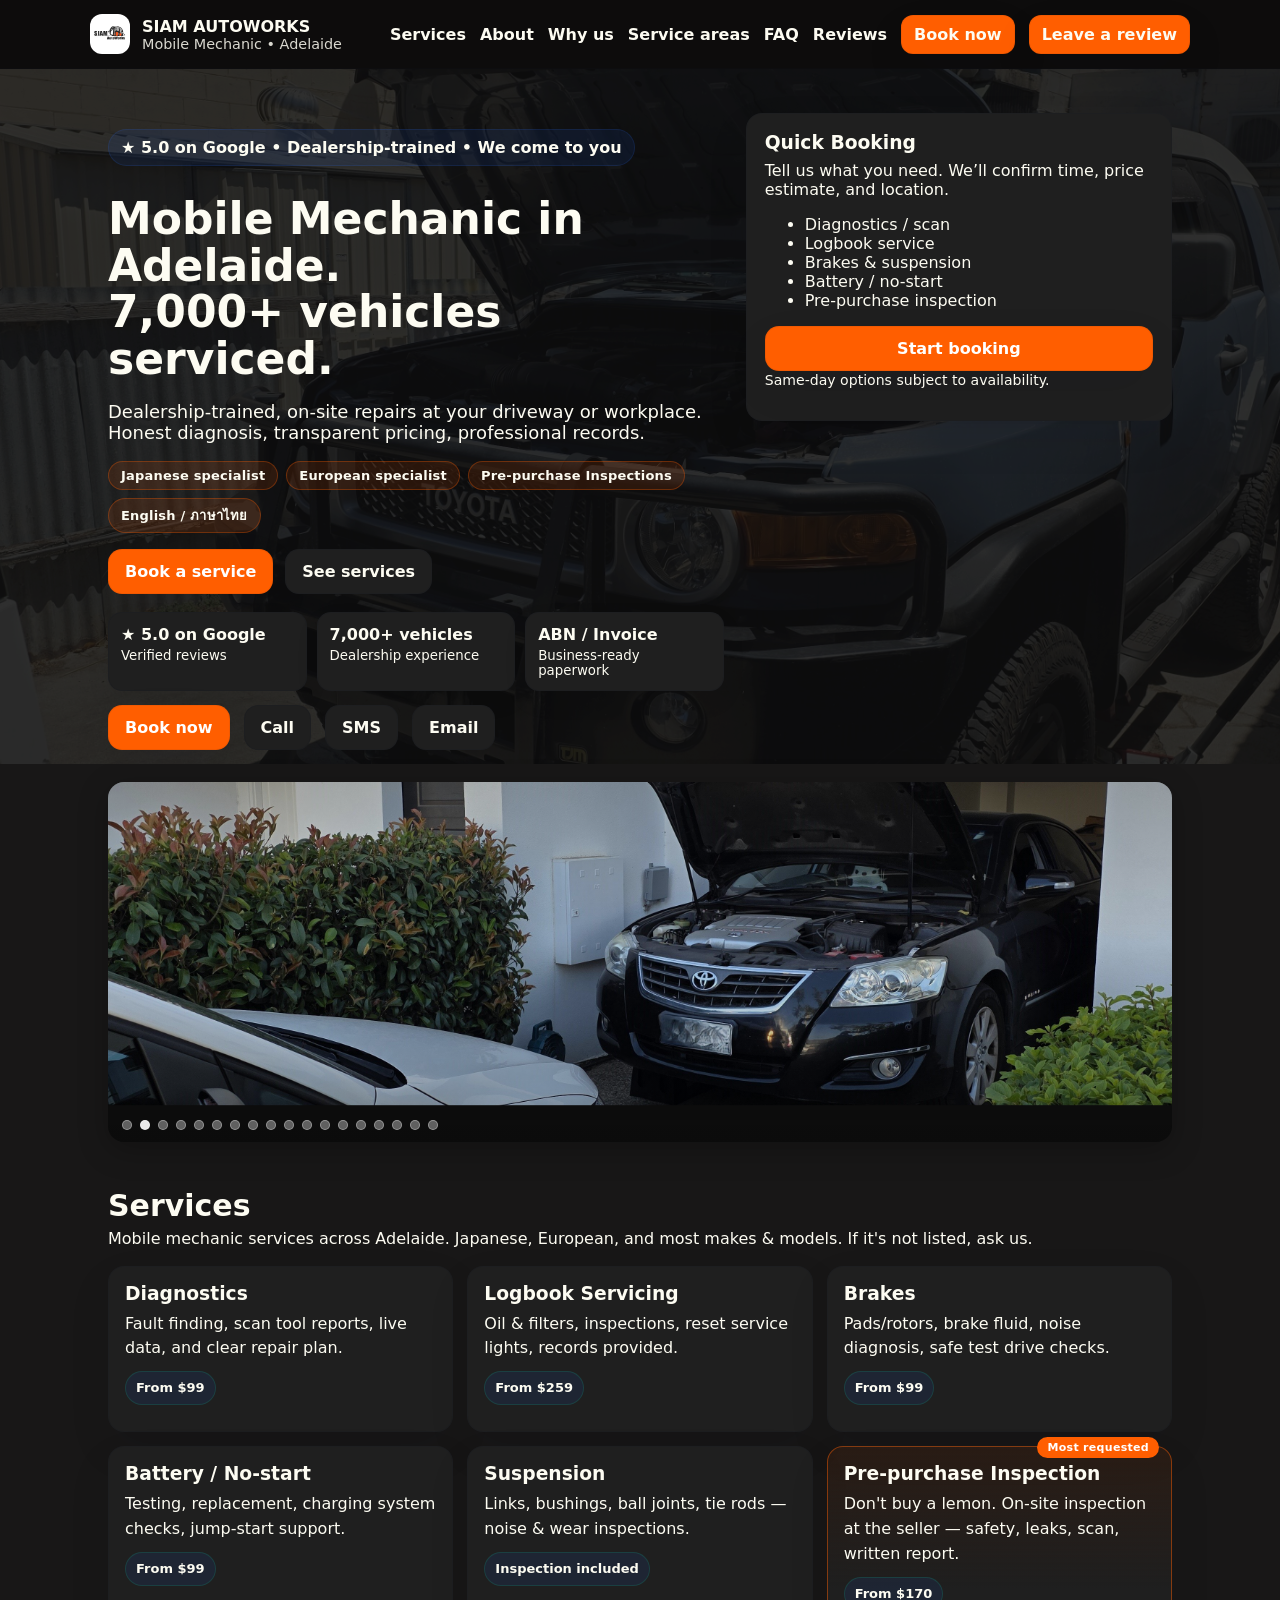
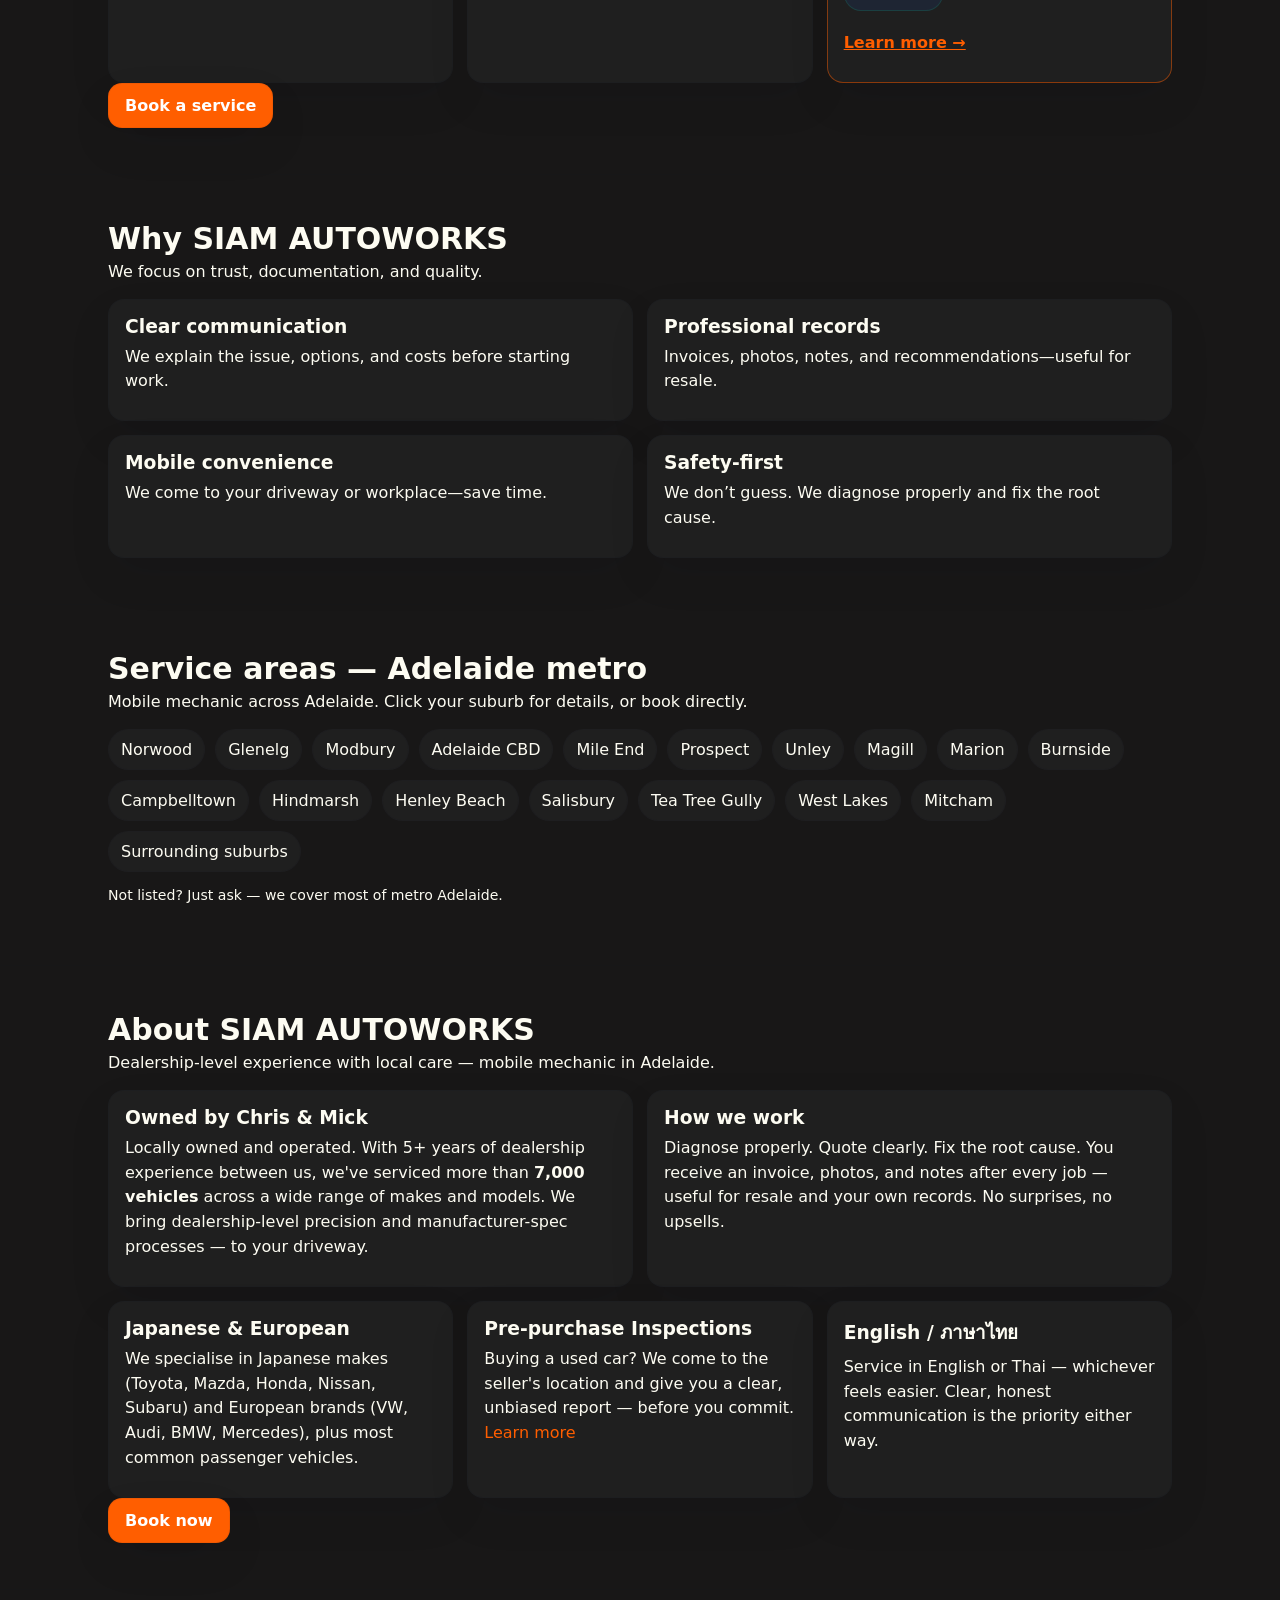
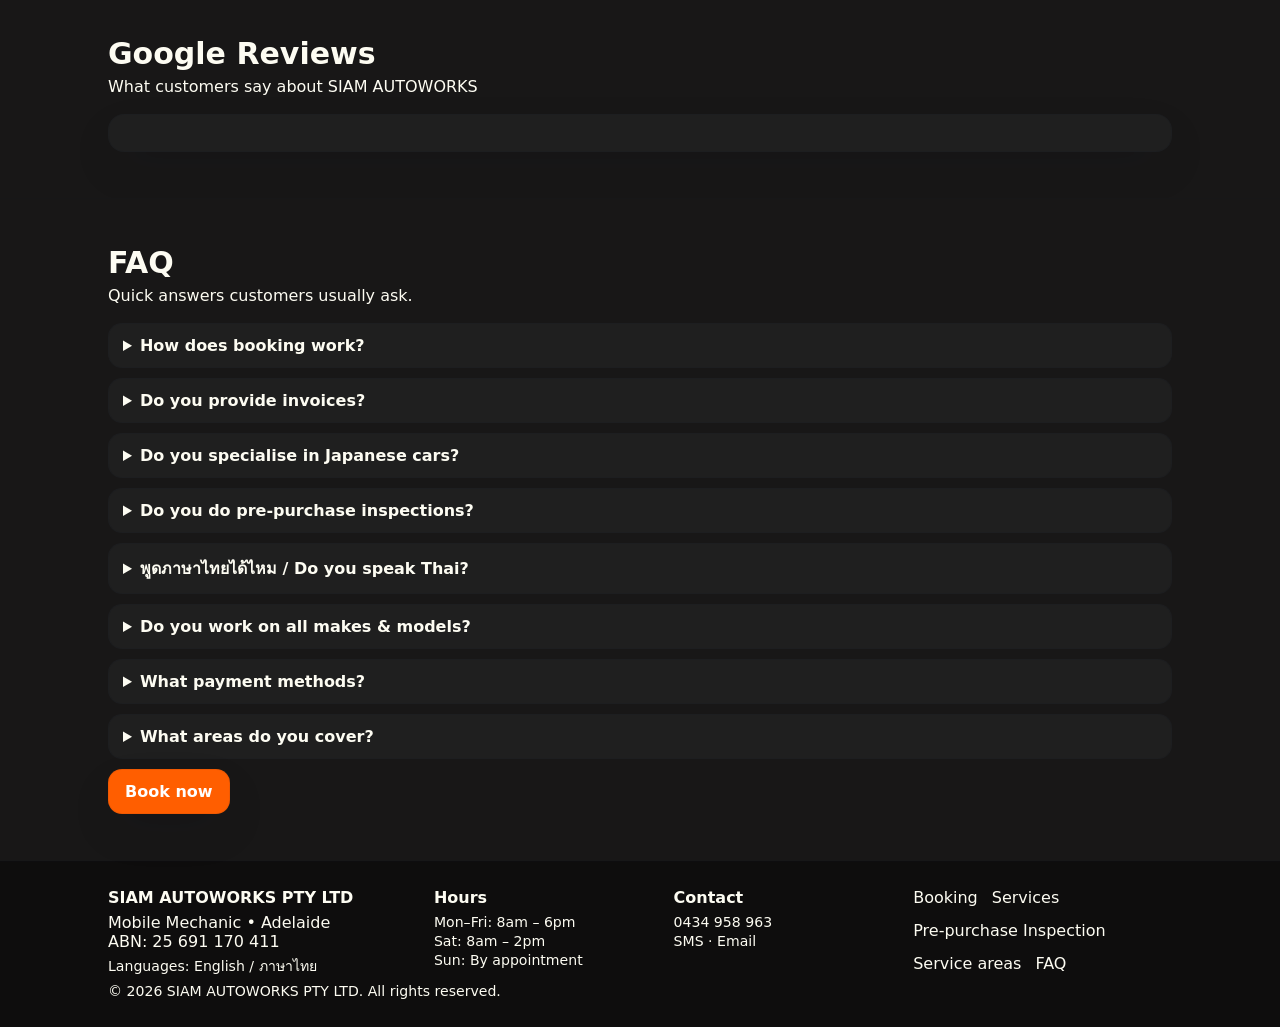
==== commit 8ca20ff3: "Update index.html" ====
--- a/index.html
+++ b/index.html
@@ -175,8 +175,8 @@
 
           <div class="contact-strip">
   <a class="btn" href="booking.html">Book now</a>
-  <a class="btn btn-ghost" href="tel:0422863397">Call</a>
-  <a class="btn btn-ghost" href="sms:0422863397">SMS</a>
+  <a class="btn btn-ghost" href="tel:0434958963">Call</a>
+  <a class="btn btn-ghost" href="sms:0434958963">SMS</a>
   <a class="btn btn-ghost" href="mailto:siamautoworks@gmail.com">Email</a>
 </div>
         </div>
@@ -470,8 +470,8 @@
       <div>
         <strong>Contact</strong>
         <p class="tiny muted">
-          <a href="tel:0422863397">0422 863 397</a><br/>
-          <a href="sms:0422863397">SMS</a> &middot;
+          <a href="tel:0434958963">0434 958 963</a><br/>
+          <a href="sms:0434958963">SMS</a> &middot;
           <a href="mailto:siamautoworks@gmail.com">Email</a>
         </p>
       </div>
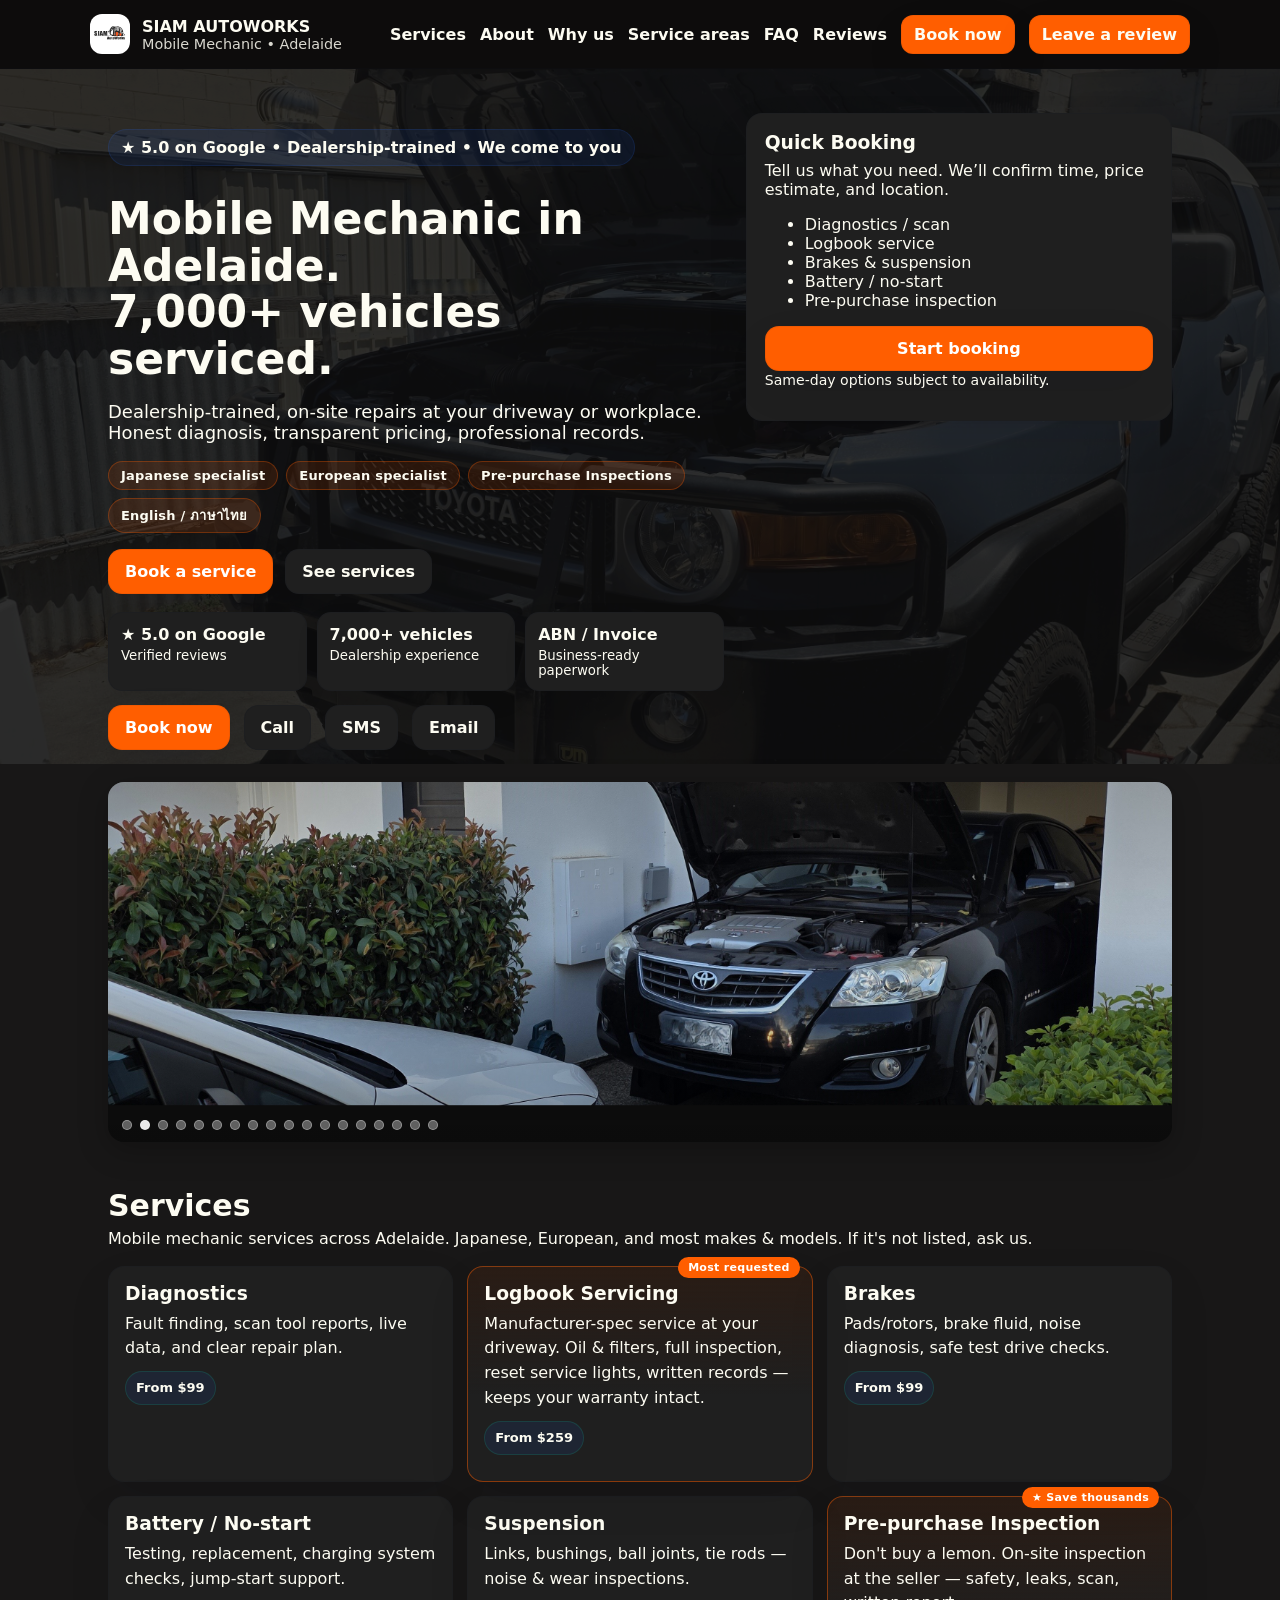
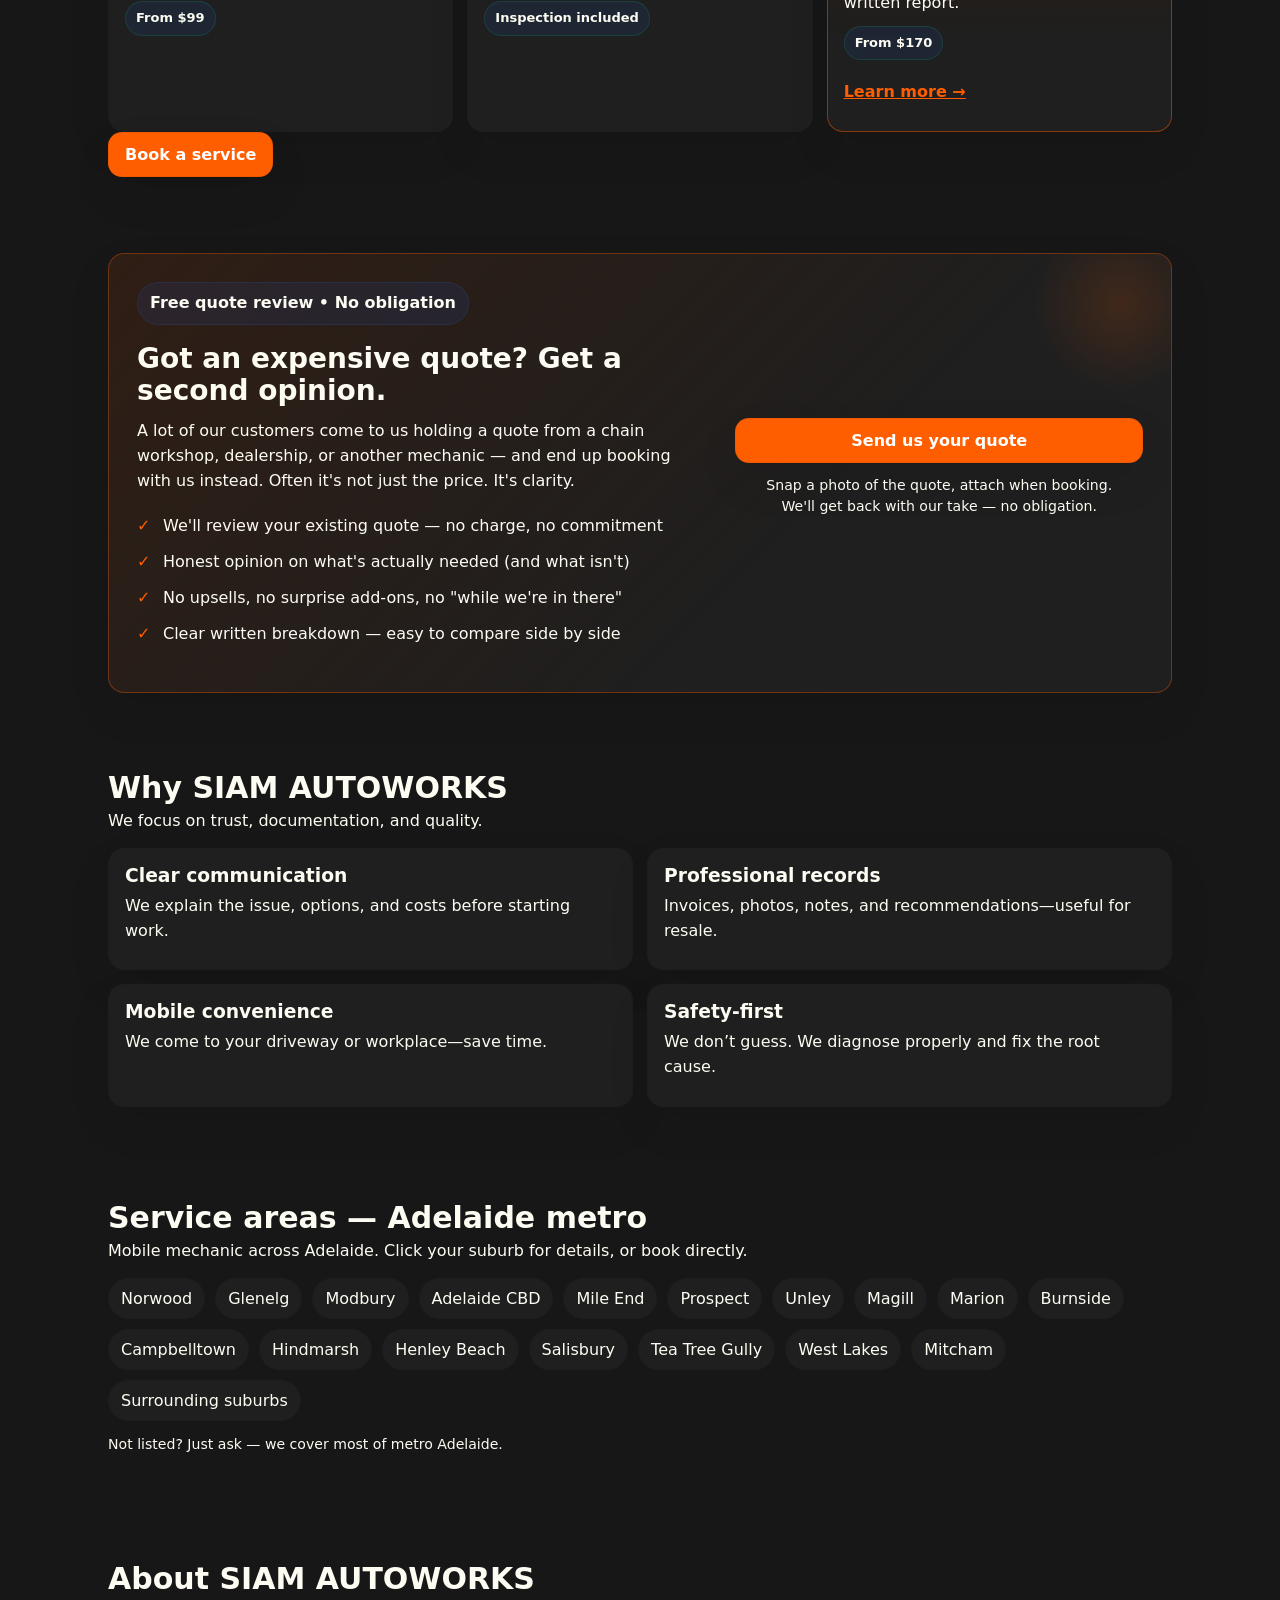
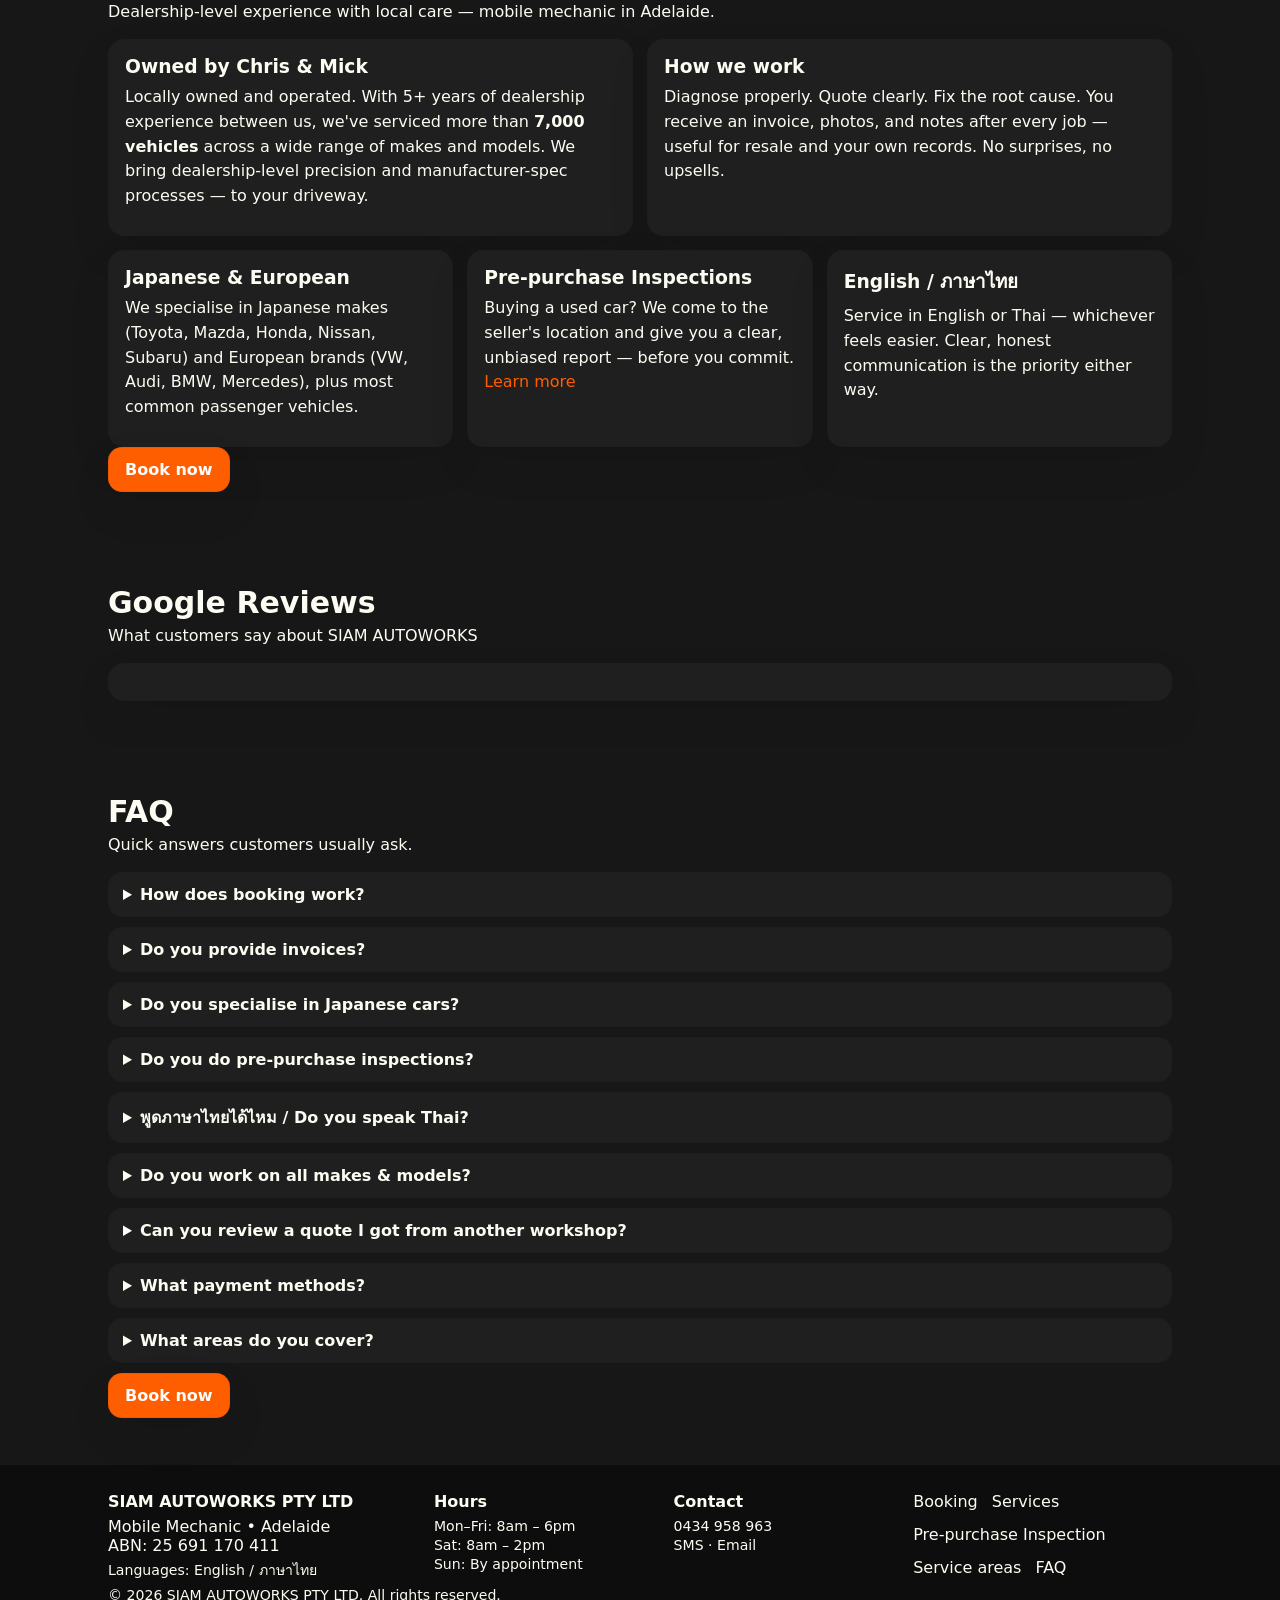
==== commit 610d75de: "Add files via upload" ====
--- a/index.html
+++ b/index.html
@@ -35,7 +35,7 @@
     "image": "https://www.siamautoworks.com.au/assets/img/logo.png",
     "logo": "https://www.siamautoworks.com.au/assets/img/logo.png",
     "url": "https://www.siamautoworks.com.au/",
-    "telephone": "+61422863397",
+    "telephone": "+61434958963",
     "email": "siamautoworks@gmail.com",
     "priceRange": "$$",
     "description": "Dealership-trained mobile mechanic in Adelaide. Japanese and European specialist. Diagnostics, logbook servicing, brakes, pre-purchase inspections at your home or workplace.",
@@ -244,9 +244,9 @@
             <p>Fault finding, scan tool reports, live data, and clear repair plan.</p>
             <p class="tag">From $99</p>
           </article>
-          <article class="card">
+          <article class="card card-highlight" data-badge="Most requested">
             <h3>Logbook Servicing</h3>
-            <p>Oil &amp; filters, inspections, reset service lights, records provided.</p>
+            <p>Manufacturer-spec service at your driveway. Oil &amp; filters, full inspection, reset service lights, written records — keeps your warranty intact.</p>
             <p class="tag">From $259</p>
           </article>
           <article class="card">
@@ -264,7 +264,7 @@
             <p>Links, bushings, ball joints, tie rods — noise &amp; wear inspections.</p>
             <p class="tag">Inspection included</p>
           </article>
-          <article class="card card-highlight">
+          <article class="card card-highlight" data-badge="★ Save thousands">
             <h3>Pre-purchase Inspection</h3>
             <p>Don't buy a lemon. On-site inspection at the seller — safety, leaks, scan, written report.</p>
             <p class="tag">From $170</p>
@@ -274,6 +274,36 @@
 
         <div class="center mt-24">
           <a class="btn" href="booking.html">Book a service</a>
+        </div>
+      </div>
+    </section>
+
+    <!-- ============== SECOND OPINION CALLOUT ============== -->
+    <section class="second-opinion">
+      <div class="container">
+        <div class="card second-opinion-card">
+          <div class="second-opinion-grid">
+            <div>
+              <p class="pill">Free quote review • No obligation</p>
+              <h2>Got an expensive quote? Get a second opinion.</h2>
+              <p class="lead muted">
+                A lot of our customers come to us holding a quote from a chain workshop, dealership, or another mechanic — and end up booking with us instead. Often it's not just the price. It's clarity.
+              </p>
+              <ul class="checklist">
+                <li>We'll review your existing quote — no charge, no commitment</li>
+                <li>Honest opinion on what's actually needed (and what isn't)</li>
+                <li>No upsells, no surprise add-ons, no "while we're in there"</li>
+                <li>Clear written breakdown — easy to compare side by side</li>
+              </ul>
+            </div>
+            <div>
+              <a class="btn btn-block" href="booking.html?service=Second-opinion%20quote%20review">Send us your quote</a>
+              <p class="tiny muted" style="margin-top:12px;text-align:center">
+                Snap a photo of the quote, attach when booking.<br/>
+                We'll get back with our take — no obligation.
+              </p>
+            </div>
+          </div>
         </div>
       </div>
     </section>
@@ -436,6 +466,10 @@
             <p>Most common passenger vehicles. Some specialist work (heavy truck, exotic, full transmission rebuilds) we'll point you to a workshop. Send us your rego or VIN and we'll confirm.</p>
           </details>
           <details>
+            <summary>Can you review a quote I got from another workshop?</summary>
+            <p>Yes — and it's free. Snap a photo of your quote (chain workshop, dealership, or any mechanic) and attach it when booking. We'll review it, give you an honest opinion on what's actually needed, and a clear written quote of our own. Around 4 in 5 customers who come to us this way end up booking with us — usually because the breakdown is clearer, not necessarily cheaper.</p>
+          </details>
+          <details>
             <summary>What payment methods?</summary>
             <p>Visa, MasterCard, Eftpos, AMEX, JCB, Union Pay, bank transfer, and cash.</p>
           </details>
--- a/assets/css/style.css
+++ b/assets/css/style.css
@@ -811,13 +811,14 @@
   position: relative;
 }
 .card-highlight::before{
-  content: "Most requested";
+  content: attr(data-badge);
   position: absolute; top: -10px; right: 12px;
   background: var(--brand);
   color: #fff;
   font-size: 11px; font-weight: 900;
   padding: 4px 10px; border-radius: 999px;
   letter-spacing: .3px;
+  white-space: nowrap;
 }
 
 /* Footer grid — 4 columns on desktop, stack on mobile */
@@ -896,3 +897,69 @@
 /* Suburb page intro block */
 .suburb-hero h1{ font-size: 36px; line-height: 1.1; margin: 0 0 12px; }
 @media (max-width: 700px){ .suburb-hero h1{ font-size: 28px; } }
+
+/* =========================================================
+   Second-opinion section — for customers shopping quotes
+   ========================================================= */
+.second-opinion{
+  padding: 30px 0;
+}
+.second-opinion-card{
+  border: 1px solid rgba(255,94,0,.35) !important;
+  background: linear-gradient(135deg, rgba(255,94,0,.10), #1f1f1f 65%) !important;
+  padding: 28px !important;
+  position: relative;
+  overflow: hidden;
+}
+.second-opinion-card::after{
+  content: "";
+  position: absolute;
+  top: -40px; right: -40px;
+  width: 180px; height: 180px;
+  border-radius: 50%;
+  background: radial-gradient(rgba(255,94,0,.15), transparent 70%);
+  pointer-events: none;
+}
+.second-opinion-grid{
+  display: grid;
+  grid-template-columns: 1.4fr 1fr;
+  gap: 28px;
+  align-items: center;
+  position: relative;
+  z-index: 1;
+}
+.second-opinion-grid h2{
+  font-size: 28px;
+  line-height: 1.15;
+  margin: 8px 0 12px;
+}
+.second-opinion-grid .lead{
+  font-size: 16px;
+  margin: 0 0 14px;
+}
+.second-opinion-grid ul.checklist{
+  margin: 0 0 12px;
+  padding: 0;
+}
+.second-opinion-grid ul.checklist li{
+  list-style: none;
+  position: relative;
+  padding: 6px 0 6px 26px;
+  line-height: 1.5;
+  color: var(--text);
+}
+.second-opinion-grid ul.checklist li::before{
+  content: "✓";
+  position: absolute;
+  left: 0; top: 6px;
+  color: var(--brand);
+  font-weight: 900;
+}
+@media (max-width: 860px){
+  .second-opinion-grid{
+    grid-template-columns: 1fr;
+    gap: 18px;
+  }
+  .second-opinion-grid h2{ font-size: 24px; }
+  .second-opinion-card{ padding: 22px !important; }
+}
